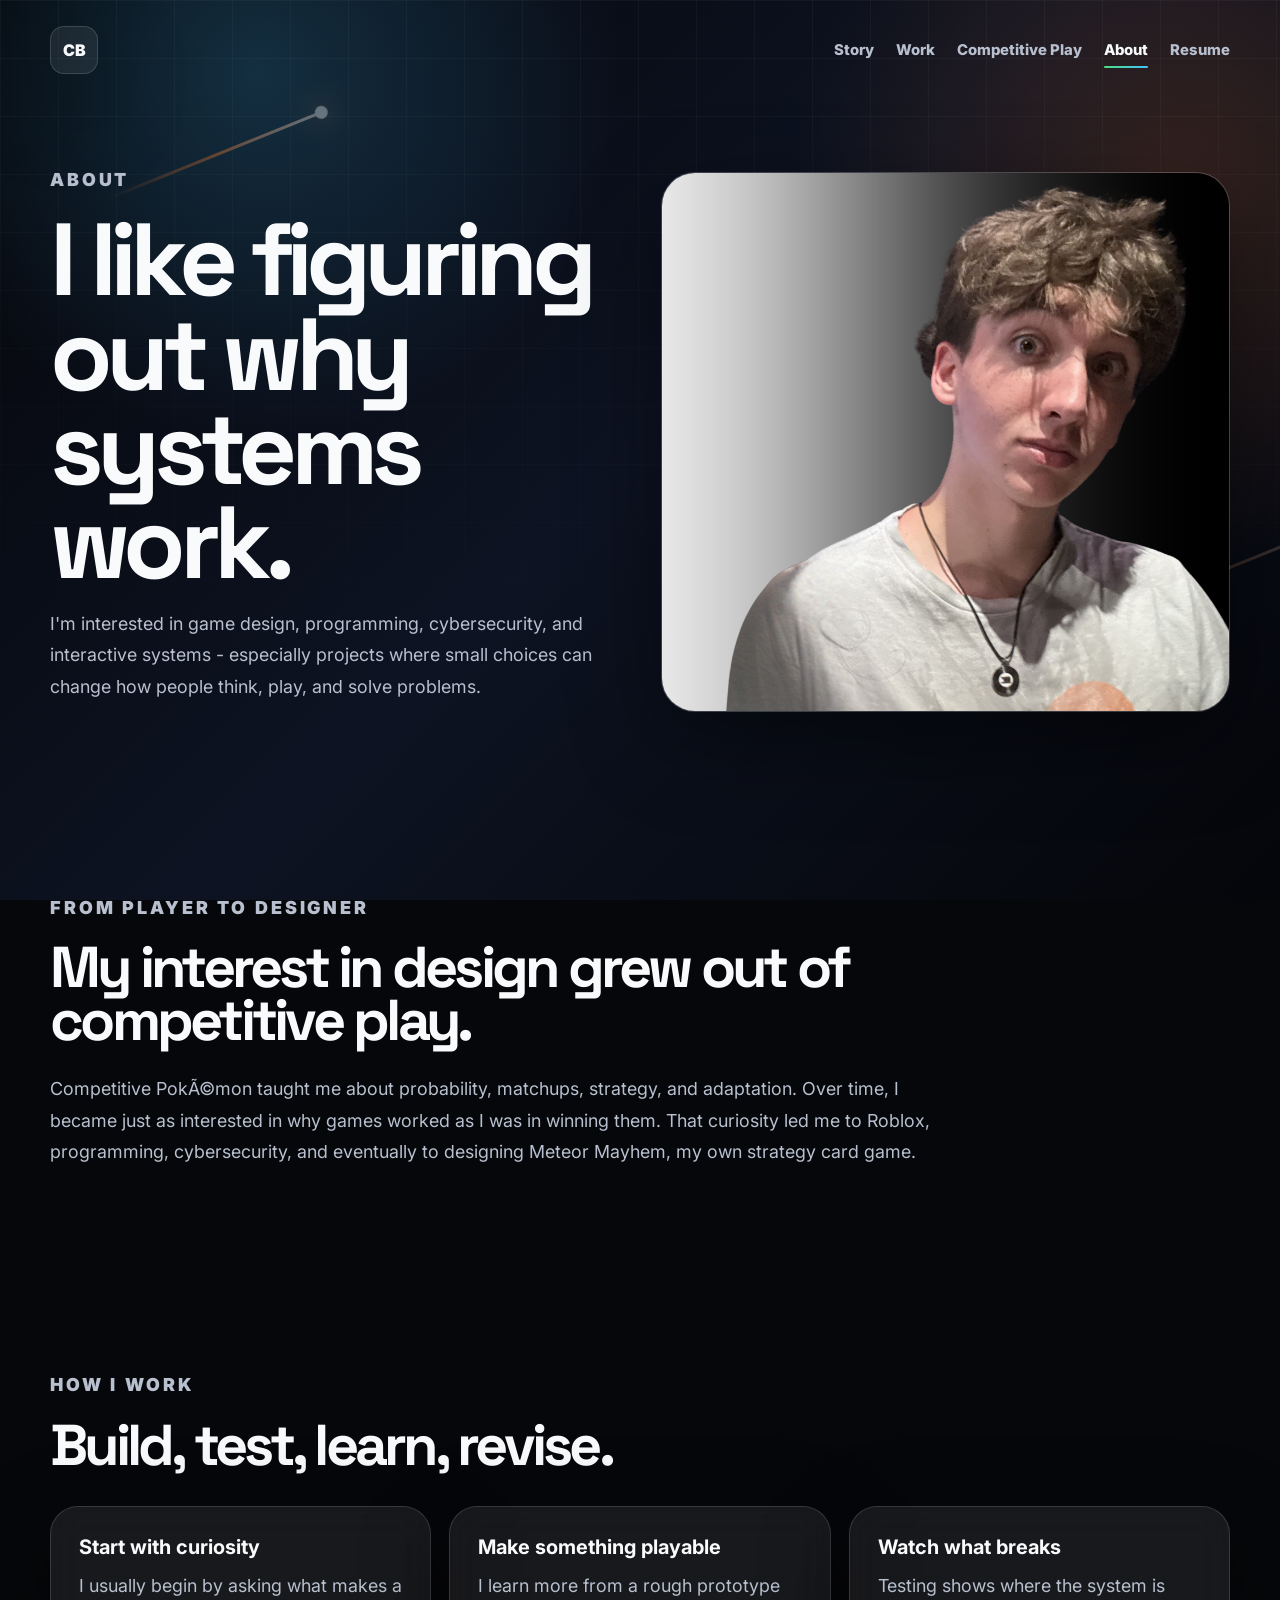
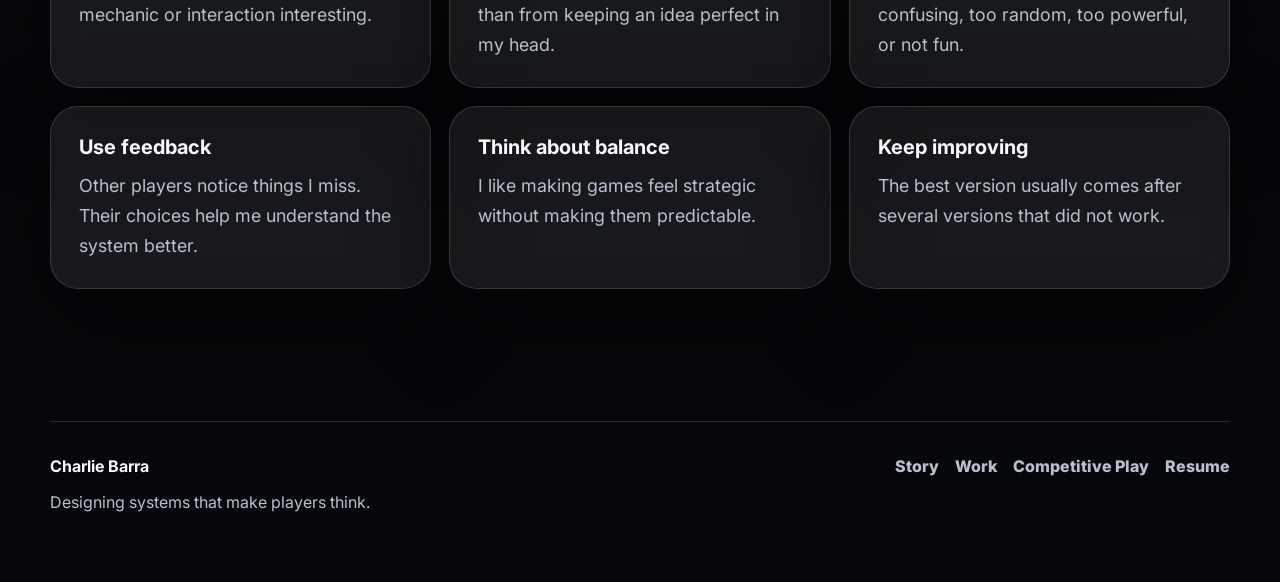
==== about.html @ b107f475 "Update about.html" ====
<!doctype html>
<html lang="en">
<head>
<meta charset="utf-8"/>
<meta name="viewport" content="width=device-width, initial-scale=1"/>
<title>About | Charlie Barra</title>
<meta name="description" content="Charlie Barra portfolio"/>
<link rel="preconnect" href="https://fonts.googleapis.com">
<link rel="preconnect" href="https://fonts.gstatic.com" crossorigin>
<link href="https://fonts.googleapis.com/css2?family=Inter:wght@400;500;600;700;800;900&family=JetBrains+Mono:wght@500;700&family=Space+Grotesk:wght@500;600;700&display=swap" rel="stylesheet">
<link rel="stylesheet" href="styles.css"/>
</head>
<body>
<div class="site-bg"></div><div class="grid-bg"></div><div class="meteor meteor-one"></div><div class="meteor meteor-two"></div>
<header class="nav"><a class="logo" href="index.html">CB</a><nav><a href="index.html" >Story</a><a href="projects.html" >Work</a><a href="pokemon.html" >Competitive Play</a><a href="about.html" aria-current="page">About</a><a href="resume.html" >Resume</a></nav></header>
<main>
<section class="case-hero reveal"><div><p class="section-label">About</p><h1>I like figuring out why systems work.</h1><p>I'm interested in game design, programming, cybersecurity, and interactive systems - especially projects where small choices can change how people think, play, and solve problems.</p></div><img src="assets/images/hero-charlie.png" alt="Charlie Barra"></section>
<section class="section reveal"><p class="section-label">From player to designer</p><h2>My interest in design grew out of competitive play.</h2><p class="wide">Competitive PokÃ©mon taught me about probability, matchups, strategy, and adaptation. Over time, I became just as interested in why games worked as I was in winning them. That curiosity led me to Roblox, programming, cybersecurity, and eventually to designing Meteor Mayhem, my own strategy card game.</p></section>
<section class="section reveal"><p class="section-label">How I work</p><h2>Build, test, learn, revise.</h2><div class="system-grid"><article><h3>Start with curiosity</h3><p>I usually begin by asking what makes a mechanic or interaction interesting.</p></article><article><h3>Make something playable</h3><p>I learn more from a rough prototype than from keeping an idea perfect in my head.</p></article><article><h3>Watch what breaks</h3><p>Testing shows where the system is confusing, too random, too powerful, or not fun.</p></article><article><h3>Use feedback</h3><p>Other players notice things I miss. Their choices help me understand the system better.</p></article><article><h3>Think about balance</h3><p>I like making games feel strategic without making them predictable.</p></article><article><h3>Keep improving</h3><p>The best version usually comes after several versions that did not work.</p></article></div></section>
</main><footer><div><strong>Charlie Barra</strong><p>Designing systems that make players think.</p></div><div class="footer-links"><a href="index.html">Story</a><a href="projects.html">Work</a><a href="pokemon.html">Competitive Play</a><a href="resume.html">Resume</a></div></footer><script src="script.js"></script></body></html>
---- styles.css ----
:root{--bg:#06070a;--panel:#111827;--panel2:#1b2434;--text:#f9fafb;--muted:#b8c0cf;--line:rgba(255,255,255,.14);--orange:#ff7a29;--blue:#44c2ff;--green:#4ade80;--shadow:0 30px 90px rgba(0,0,0,.45)}*{box-sizing:border-box}html{scroll-behavior:smooth}body{margin:0;background:var(--bg);color:var(--text);font-family:Inter,system-ui,sans-serif;overflow-x:hidden}img{max-width:100%;display:block}a{color:inherit;text-decoration:none}.site-bg{position:fixed;inset:0;z-index:-4;background:radial-gradient(circle at 20% 8%,rgba(68,194,255,.2),transparent 28%),radial-gradient(circle at 92% 20%,rgba(255,122,41,.17),transparent 28%),linear-gradient(135deg,#05060a,#0d1322 50%,#05060a)}.grid-bg{position:fixed;inset:0;z-index:-3;background-image:linear-gradient(rgba(255,255,255,.035) 1px,transparent 1px),linear-gradient(90deg,rgba(255,255,255,.035) 1px,transparent 1px);background-size:58px 58px;mask-image:linear-gradient(to bottom,black,transparent 85%)}.meteor{position:fixed;width:230px;height:3px;background:linear-gradient(90deg,transparent,var(--orange),white);border-radius:999px;z-index:-2;opacity:.35;transform:rotate(-22deg)}.meteor:after{content:"";position:absolute;right:-4px;top:-5px;width:13px;height:13px;background:#fff;border-radius:50%;box-shadow:0 0 24px var(--orange)}.meteor-one{top:17%;left:8%}.meteor-two{top:64%;right:-40px;opacity:.18}.nav{width:min(1180px,calc(100% - 40px));margin:0 auto;padding:26px 0;display:flex;align-items:center;justify-content:space-between;gap:22px;position:relative;z-index:10}.logo{width:48px;height:48px;display:grid;place-items:center;border:1px solid var(--line);border-radius:14px;background:rgba(255,255,255,.07);font-weight:900;box-shadow:var(--shadow)}.nav nav{display:flex;gap:22px;align-items:center;color:var(--muted);font-weight:800;font-size:.93rem}.nav nav a{position:relative}.nav nav a:hover,.nav nav a[aria-current=page]{color:var(--text)}.nav nav a[aria-current=page]:after{content:"";position:absolute;left:0;right:0;bottom:-9px;height:2px;background:linear-gradient(90deg,var(--green),var(--blue));border-radius:999px}.landing{width:min(1180px,calc(100% - 40px));min-height:84vh;margin:0 auto;padding:60px 0 100px;display:grid;grid-template-columns:1.1fr .9fr;gap:52px;align-items:center}.kicker,.section-label,.tag{margin:0 0 18px;color:var(--green);text-transform:uppercase;letter-spacing:.16em;font-size:.78rem;font-weight:900}.landing h1,.case-hero h1,.section h2{font-family:"Space Grotesk",Inter,sans-serif;letter-spacing:-.065em;line-height:.92;margin:0}.landing h1{font-size:clamp(3.4rem,7vw,8.2rem);max-width:780px}.landing p,.case-hero p,.section p{color:var(--muted);font-size:1.12rem;line-height:1.75}.landing .hero-copy>p:last-of-type{max-width:680px}.actions{display:flex;gap:14px;flex-wrap:wrap;margin-top:32px}.btn{display:inline-flex;align-items:center;justify-content:center;min-height:50px;padding:0 22px;border-radius:999px;border:1px solid var(--line);font-weight:900;background:rgba(255,255,255,.06);transition:.2s ease}.btn:hover{transform:translateY(-3px);border-color:rgba(255,255,255,.36)}.btn.primary{border:0;background:linear-gradient(135deg,var(--orange),#ffb000);color:#190b02}.hero-portrait,.case-hero img{border-radius:34px;overflow:hidden;background:rgba(255,255,255,.07);border:1px solid var(--line);box-shadow:var(--shadow)}.hero-portrait{min-height:560px;position:relative}.hero-portrait img{width:100%;height:100%;object-fit:cover;object-position:center bottom;position:absolute;inset:0}.section{width:min(1180px,calc(100% - 40px));margin:0 auto;padding:92px 0}.section h2{font-size:clamp(2.2rem,4.5vw,5rem);max-width:980px;margin-bottom:26px}.wide{max-width:900px}.system-grid,.card-grid,.notebook-grid,.snapshot-grid{display:grid;grid-template-columns:repeat(3,1fr);gap:18px;margin-top:34px}.system-grid article,.notebook-grid article,.snapshot-grid article,.project-card,.feature-card,.contact-card,.poster,.process-strip article{background:rgba(255,255,255,.075);border:1px solid var(--line);border-radius:28px;box-shadow:var(--shadow);backdrop-filter:blur(18px)}.system-grid article,.notebook-grid article,.snapshot-grid article{padding:28px}.system-grid span,.snapshot-grid span{display:block;color:var(--blue);font-family:"JetBrains Mono";font-weight:800;margin-bottom:18px}.system-grid h3,.notebook-grid h3,.project-card h3,.feature-card h3{margin:0 0 12px;font-size:1.25rem}.system-grid p,.notebook-grid p,.project-card p,.feature-card p{margin:0;color:var(--muted);line-height:1.65}.storyline{display:grid;grid-template-columns:repeat(6,1fr);gap:12px;margin-top:34px}.storyline div{border-top:2px solid var(--orange);padding:18px 12px 0;color:var(--muted)}.storyline b{display:block;color:var(--text);margin-bottom:8px}.poster-grid{display:grid;grid-template-columns:1.2fr .8fr;grid-auto-rows:360px;gap:18px}.poster{position:relative;overflow:hidden;display:flex;align-items:flex-end;padding:28px;min-height:360px}.poster-large{grid-row:span 2}.poster img{position:absolute;inset:0;width:100%;height:100%;object-fit:cover;z-index:-2;filter:saturate(1.05) brightness(.82);transition:transform .35s ease}.poster:after{content:"";position:absolute;inset:0;background:linear-gradient(0deg,rgba(0,0,0,.82),transparent 62%);z-index:-1}.poster:hover img{transform:scale(1.05)}.poster p{color:var(--green);font-size:.75rem;text-transform:uppercase;font-weight:900;letter-spacing:.14em}.poster h3{font-family:"Space Grotesk";font-size:clamp(2.2rem,4vw,4.8rem);line-height:.92;letter-spacing:-.06em;margin:0 0 12px}.poster span{color:var(--blue);font-weight:900}.contact-card{padding:48px;text-align:center}.contact-card h2{margin-left:auto;margin-right:auto}.contact-card .actions{justify-content:center}.case-hero{width:min(1180px,calc(100% - 40px));margin:0 auto;padding:64px 0 80px;display:grid;grid-template-columns:1fr 1fr;gap:42px;align-items:center}.case-hero h1{font-size:clamp(4rem,8vw,9rem)}.case-hero img{width:100%;height:540px;object-fit:cover}.snapshot-grid{grid-template-columns:repeat(4,1fr);margin-top:0}.snapshot-grid strong{display:block;font-size:1.1rem}.process-strip{display:grid;grid-template-columns:repeat(5,1fr);gap:14px;margin-top:34px}.process-strip article{padding:24px}.process-strip strong{display:block;font-family:"JetBrains Mono";color:var(--orange);font-size:1.4rem}.process-strip span{display:block;font-weight:900;margin:14px 0 8px}.process-strip p{color:var(--muted);line-height:1.6}.case-gallery{display:grid;grid-template-columns:repeat(2,1fr);gap:18px;margin-top:34px}.case-gallery figure{margin:0;border-radius:28px;overflow:hidden;background:rgba(255,255,255,.075);border:1px solid var(--line);box-shadow:var(--shadow)}.case-gallery img{width:100%;height:420px;object-fit:cover}.case-gallery figcaption{padding:16px 18px;color:var(--muted);font-weight:700}.card-sheet-grid{display:grid;grid-template-columns:repeat(2,1fr);gap:18px;margin-top:34px}.card-sheet-grid img{border-radius:28px;border:1px solid var(--line);box-shadow:var(--shadow);background:white}.feature-card.large{display:grid;grid-template-columns:1fr 1fr;overflow:hidden}.feature-card img{width:100%;height:100%;min-height:420px;object-fit:cover}.feature-card>div{padding:42px;display:flex;flex-direction:column;justify-content:center}.feature-card h3{font-family:"Space Grotesk";font-size:clamp(2.2rem,4vw,4.8rem);line-height:.96;letter-spacing:-.06em}.project-card{overflow:hidden}.project-card img,.type-card{width:100%;aspect-ratio:16/10;object-fit:cover}.project-card h3,.project-card p{padding-left:24px;padding-right:24px}.project-card h3{padding-top:24px}.project-card p{padding-bottom:26px}.type-card{display:grid;place-items:center;font-family:"Space Grotesk";font-size:5rem;font-weight:900;color:#07100b;background:linear-gradient(135deg,var(--blue),var(--green))}.reveal{opacity:0;transform:translateY(22px);transition:opacity .7s ease,transform .7s ease}.reveal.visible{opacity:1;transform:translateY(0)}footer{width:min(1180px,calc(100% - 40px));margin:40px auto 0;padding:34px 0 54px;border-top:1px solid var(--line);display:flex;justify-content:space-between;gap:22px;color:var(--muted)}footer strong{color:var(--text)}.footer-links{display:flex;gap:16px;flex-wrap:wrap;font-weight:800}@media(max-width:900px){.nav{align-items:flex-start}.nav nav{flex-wrap:wrap;justify-content:flex-end}.landing,.case-hero,.feature-card.large{grid-template-columns:1fr}.hero-portrait{min-height:430px}.system-grid,.card-grid,.notebook-grid,.snapshot-grid,.case-gallery,.card-sheet-grid,.process-strip{grid-template-columns:1fr}.storyline{grid-template-columns:1fr 1fr}.poster-grid{grid-template-columns:1fr;grid-auto-rows:360px}.poster-large{grid-row:span 1}.case-hero img{height:420px}}@media(max-width:540px){.nav,.landing,.section,.case-hero,footer{width:min(100% - 24px,1180px)}.nav nav{gap:12px;font-size:.82rem}.landing h1{font-size:3.2rem}.case-hero h1{font-size:3.5rem}.storyline{grid-template-columns:1fr}.feature-card>div,.contact-card{padding:28px}footer{display:block}.footer-links{margin-top:18px}}
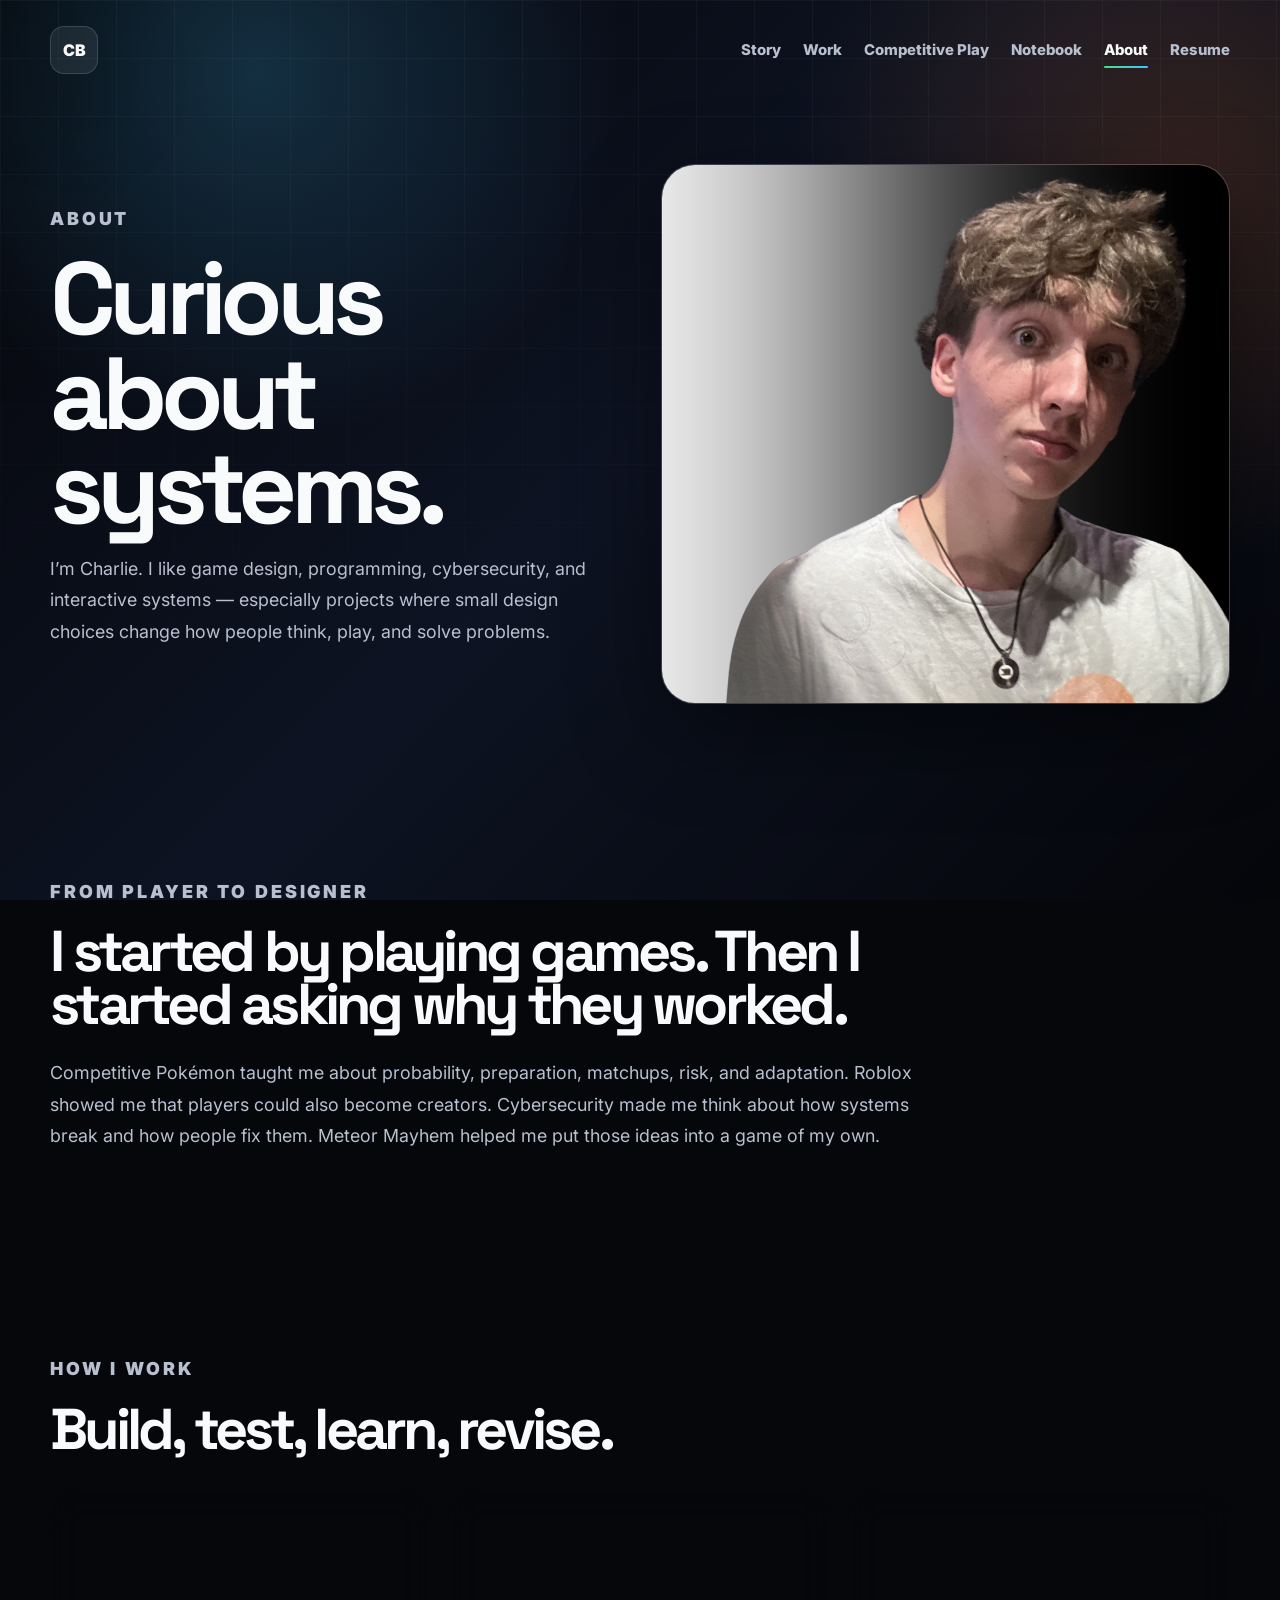
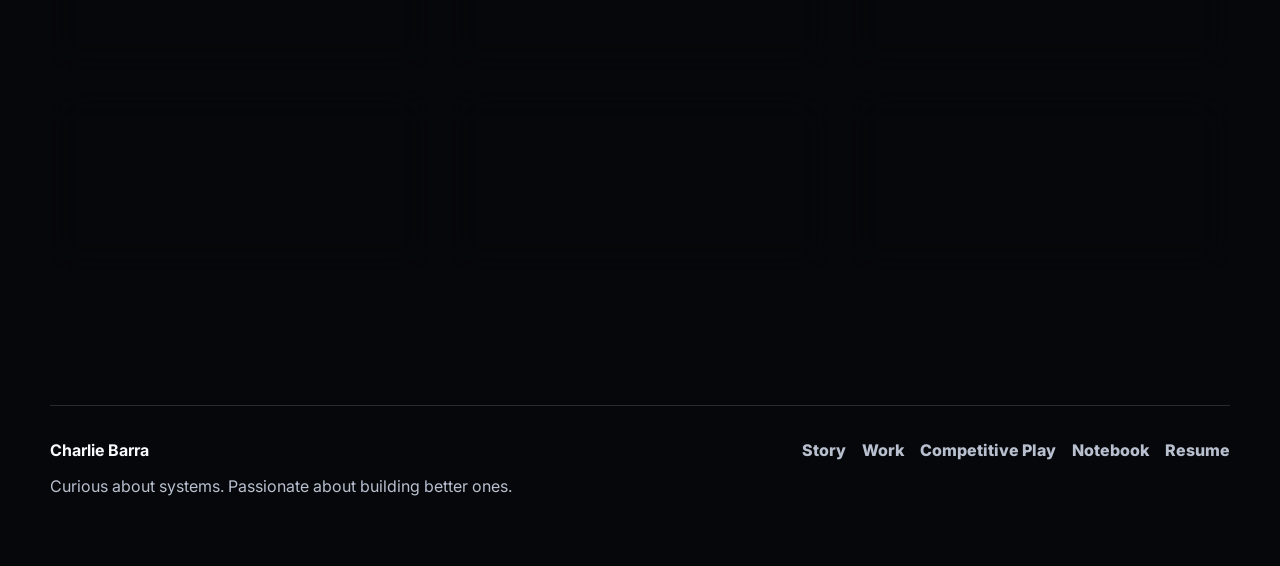
==== commit 3c81aa27: "Add files via upload" ====
--- a/about.html
+++ b/about.html
@@ -1,20 +1,5 @@
-<!doctype html>
-<html lang="en">
-<head>
-<meta charset="utf-8"/>
-<meta name="viewport" content="width=device-width, initial-scale=1"/>
-<title>About | Charlie Barra</title>
-<meta name="description" content="Charlie Barra portfolio"/>
-<link rel="preconnect" href="https://fonts.googleapis.com">
-<link rel="preconnect" href="https://fonts.gstatic.com" crossorigin>
-<link href="https://fonts.googleapis.com/css2?family=Inter:wght@400;500;600;700;800;900&family=JetBrains+Mono:wght@500;700&family=Space+Grotesk:wght@500;600;700&display=swap" rel="stylesheet">
-<link rel="stylesheet" href="styles.css"/>
-</head>
-<body>
-<div class="site-bg"></div><div class="grid-bg"></div><div class="meteor meteor-one"></div><div class="meteor meteor-two"></div>
-<header class="nav"><a class="logo" href="index.html">CB</a><nav><a href="index.html" >Story</a><a href="projects.html" >Work</a><a href="pokemon.html" >Competitive Play</a><a href="about.html" aria-current="page">About</a><a href="resume.html" >Resume</a></nav></header>
-<main>
-<section class="case-hero reveal"><div><p class="section-label">About</p><h1>I like figuring out why systems work.</h1><p>I'm interested in game design, programming, cybersecurity, and interactive systems - especially projects where small choices can change how people think, play, and solve problems.</p></div><img src="assets/images/hero-charlie.png" alt="Charlie Barra"></section>
-<section class="section reveal"><p class="section-label">From player to designer</p><h2>My interest in design grew out of competitive play.</h2><p class="wide">Competitive PokÃ©mon taught me about probability, matchups, strategy, and adaptation. Over time, I became just as interested in why games worked as I was in winning them. That curiosity led me to Roblox, programming, cybersecurity, and eventually to designing Meteor Mayhem, my own strategy card game.</p></section>
-<section class="section reveal"><p class="section-label">How I work</p><h2>Build, test, learn, revise.</h2><div class="system-grid"><article><h3>Start with curiosity</h3><p>I usually begin by asking what makes a mechanic or interaction interesting.</p></article><article><h3>Make something playable</h3><p>I learn more from a rough prototype than from keeping an idea perfect in my head.</p></article><article><h3>Watch what breaks</h3><p>Testing shows where the system is confusing, too random, too powerful, or not fun.</p></article><article><h3>Use feedback</h3><p>Other players notice things I miss. Their choices help me understand the system better.</p></article><article><h3>Think about balance</h3><p>I like making games feel strategic without making them predictable.</p></article><article><h3>Keep improving</h3><p>The best version usually comes after several versions that did not work.</p></article></div></section>
-</main><footer><div><strong>Charlie Barra</strong><p>Designing systems that make players think.</p></div><div class="footer-links"><a href="index.html">Story</a><a href="projects.html">Work</a><a href="pokemon.html">Competitive Play</a><a href="resume.html">Resume</a></div></footer><script src="script.js"></script></body></html>
+<!doctype html><html lang="en"><head><meta charset="utf-8"/><meta name="viewport" content="width=device-width, initial-scale=1"/><title>About | Charlie Barra</title><link rel="preconnect" href="https://fonts.googleapis.com"><link rel="preconnect" href="https://fonts.gstatic.com" crossorigin><link href="https://fonts.googleapis.com/css2?family=Inter:wght@400;500;600;700;800;900&family=JetBrains+Mono:wght@500;700&family=Space+Grotesk:wght@500;600;700&display=swap" rel="stylesheet"><link rel="stylesheet" href="styles.css"/></head><body><div class="site-bg"></div><div class="grid-bg"></div><header class="nav"><a class="logo" href="index.html">CB</a><nav><a href="index.html">Story</a><a href="projects.html">Work</a><a href="pokemon.html">Competitive Play</a><a href="notebook.html">Notebook</a><a href="about.html" aria-current="page">About</a><a href="resume.html">Resume</a></nav></header><main>
+<section class="case-hero"><div><p class="section-label">About</p><h1>Curious about systems.</h1><p>I’m Charlie. I like game design, programming, cybersecurity, and interactive systems — especially projects where small design choices change how people think, play, and solve problems.</p></div><img src="assets/images/hero-charlie.png" alt="Charlie Barra"></section>
+<section class="section"><p class="section-label">From player to designer</p><h2>I started by playing games. Then I started asking why they worked.</h2><p class="wide">Competitive Pokémon taught me about probability, preparation, matchups, risk, and adaptation. Roblox showed me that players could also become creators. Cybersecurity made me think about how systems break and how people fix them. Meteor Mayhem helped me put those ideas into a game of my own.</p></section>
+<section class="section"><p class="section-label">How I work</p><h2>Build, test, learn, revise.</h2><div class="system-grid"><article class="motion-card"><h3>Start with curiosity</h3><p>I usually begin by asking what makes a mechanic, system, or interaction interesting.</p></article><article class="motion-card"><h3>Make something playable</h3><p>I learn more from a rough prototype than from keeping an idea perfect in my head.</p></article><article class="motion-card"><h3>Watch what breaks</h3><p>Testing shows where the system is confusing, too random, too powerful, or just not fun.</p></article><article class="motion-card"><h3>Use feedback</h3><p>Other players notice things I miss. Their choices help me understand the system better.</p></article><article class="motion-card"><h3>Think about balance</h3><p>I like the challenge of making games feel strategic without making them predictable.</p></article><article class="motion-card"><h3>Keep improving</h3><p>The best version of a project usually comes after several versions that did not work.</p></article></div></section>
+</main><footer><div><strong>Charlie Barra</strong><p>Curious about systems. Passionate about building better ones.</p></div><div class="footer-links"><a href="index.html">Story</a><a href="projects.html">Work</a><a href="pokemon.html">Competitive Play</a><a href="notebook.html">Notebook</a><a href="resume.html">Resume</a></div></footer><script src="script.js"></script></body></html>
--- a/styles.css
+++ b/styles.css
@@ -1,2 +1,5 @@
 
 :root{--bg:#06070a;--panel:#111827;--panel2:#1b2434;--text:#f9fafb;--muted:#b8c0cf;--line:rgba(255,255,255,.14);--orange:#ff7a29;--blue:#44c2ff;--green:#4ade80;--shadow:0 30px 90px rgba(0,0,0,.45)}*{box-sizing:border-box}html{scroll-behavior:smooth}body{margin:0;background:var(--bg);color:var(--text);font-family:Inter,system-ui,sans-serif;overflow-x:hidden}img{max-width:100%;display:block}a{color:inherit;text-decoration:none}.site-bg{position:fixed;inset:0;z-index:-4;background:radial-gradient(circle at 20% 8%,rgba(68,194,255,.2),transparent 28%),radial-gradient(circle at 92% 20%,rgba(255,122,41,.17),transparent 28%),linear-gradient(135deg,#05060a,#0d1322 50%,#05060a)}.grid-bg{position:fixed;inset:0;z-index:-3;background-image:linear-gradient(rgba(255,255,255,.035) 1px,transparent 1px),linear-gradient(90deg,rgba(255,255,255,.035) 1px,transparent 1px);background-size:58px 58px;mask-image:linear-gradient(to bottom,black,transparent 85%)}.meteor{position:fixed;width:230px;height:3px;background:linear-gradient(90deg,transparent,var(--orange),white);border-radius:999px;z-index:-2;opacity:.35;transform:rotate(-22deg)}.meteor:after{content:"";position:absolute;right:-4px;top:-5px;width:13px;height:13px;background:#fff;border-radius:50%;box-shadow:0 0 24px var(--orange)}.meteor-one{top:17%;left:8%}.meteor-two{top:64%;right:-40px;opacity:.18}.nav{width:min(1180px,calc(100% - 40px));margin:0 auto;padding:26px 0;display:flex;align-items:center;justify-content:space-between;gap:22px;position:relative;z-index:10}.logo{width:48px;height:48px;display:grid;place-items:center;border:1px solid var(--line);border-radius:14px;background:rgba(255,255,255,.07);font-weight:900;box-shadow:var(--shadow)}.nav nav{display:flex;gap:22px;align-items:center;color:var(--muted);font-weight:800;font-size:.93rem}.nav nav a{position:relative}.nav nav a:hover,.nav nav a[aria-current=page]{color:var(--text)}.nav nav a[aria-current=page]:after{content:"";position:absolute;left:0;right:0;bottom:-9px;height:2px;background:linear-gradient(90deg,var(--green),var(--blue));border-radius:999px}.landing{width:min(1180px,calc(100% - 40px));min-height:84vh;margin:0 auto;padding:60px 0 100px;display:grid;grid-template-columns:1.1fr .9fr;gap:52px;align-items:center}.kicker,.section-label,.tag{margin:0 0 18px;color:var(--green);text-transform:uppercase;letter-spacing:.16em;font-size:.78rem;font-weight:900}.landing h1,.case-hero h1,.section h2{font-family:"Space Grotesk",Inter,sans-serif;letter-spacing:-.065em;line-height:.92;margin:0}.landing h1{font-size:clamp(3.4rem,7vw,8.2rem);max-width:780px}.landing p,.case-hero p,.section p{color:var(--muted);font-size:1.12rem;line-height:1.75}.landing .hero-copy>p:last-of-type{max-width:680px}.actions{display:flex;gap:14px;flex-wrap:wrap;margin-top:32px}.btn{display:inline-flex;align-items:center;justify-content:center;min-height:50px;padding:0 22px;border-radius:999px;border:1px solid var(--line);font-weight:900;background:rgba(255,255,255,.06);transition:.2s ease}.btn:hover{transform:translateY(-3px);border-color:rgba(255,255,255,.36)}.btn.primary{border:0;background:linear-gradient(135deg,var(--orange),#ffb000);color:#190b02}.hero-portrait,.case-hero img{border-radius:34px;overflow:hidden;background:rgba(255,255,255,.07);border:1px solid var(--line);box-shadow:var(--shadow)}.hero-portrait{min-height:560px;position:relative}.hero-portrait img{width:100%;height:100%;object-fit:cover;object-position:center bottom;position:absolute;inset:0}.section{width:min(1180px,calc(100% - 40px));margin:0 auto;padding:92px 0}.section h2{font-size:clamp(2.2rem,4.5vw,5rem);max-width:980px;margin-bottom:26px}.wide{max-width:900px}.system-grid,.card-grid,.notebook-grid,.snapshot-grid{display:grid;grid-template-columns:repeat(3,1fr);gap:18px;margin-top:34px}.system-grid article,.notebook-grid article,.snapshot-grid article,.project-card,.feature-card,.contact-card,.poster,.process-strip article{background:rgba(255,255,255,.075);border:1px solid var(--line);border-radius:28px;box-shadow:var(--shadow);backdrop-filter:blur(18px)}.system-grid article,.notebook-grid article,.snapshot-grid article{padding:28px}.system-grid span,.snapshot-grid span{display:block;color:var(--blue);font-family:"JetBrains Mono";font-weight:800;margin-bottom:18px}.system-grid h3,.notebook-grid h3,.project-card h3,.feature-card h3{margin:0 0 12px;font-size:1.25rem}.system-grid p,.notebook-grid p,.project-card p,.feature-card p{margin:0;color:var(--muted);line-height:1.65}.storyline{display:grid;grid-template-columns:repeat(6,1fr);gap:12px;margin-top:34px}.storyline div{border-top:2px solid var(--orange);padding:18px 12px 0;color:var(--muted)}.storyline b{display:block;color:var(--text);margin-bottom:8px}.poster-grid{display:grid;grid-template-columns:1.2fr .8fr;grid-auto-rows:360px;gap:18px}.poster{position:relative;overflow:hidden;display:flex;align-items:flex-end;padding:28px;min-height:360px}.poster-large{grid-row:span 2}.poster img{position:absolute;inset:0;width:100%;height:100%;object-fit:cover;z-index:-2;filter:saturate(1.05) brightness(.82);transition:transform .35s ease}.poster:after{content:"";position:absolute;inset:0;background:linear-gradient(0deg,rgba(0,0,0,.82),transparent 62%);z-index:-1}.poster:hover img{transform:scale(1.05)}.poster p{color:var(--green);font-size:.75rem;text-transform:uppercase;font-weight:900;letter-spacing:.14em}.poster h3{font-family:"Space Grotesk";font-size:clamp(2.2rem,4vw,4.8rem);line-height:.92;letter-spacing:-.06em;margin:0 0 12px}.poster span{color:var(--blue);font-weight:900}.contact-card{padding:48px;text-align:center}.contact-card h2{margin-left:auto;margin-right:auto}.contact-card .actions{justify-content:center}.case-hero{width:min(1180px,calc(100% - 40px));margin:0 auto;padding:64px 0 80px;display:grid;grid-template-columns:1fr 1fr;gap:42px;align-items:center}.case-hero h1{font-size:clamp(4rem,8vw,9rem)}.case-hero img{width:100%;height:540px;object-fit:cover}.snapshot-grid{grid-template-columns:repeat(4,1fr);margin-top:0}.snapshot-grid strong{display:block;font-size:1.1rem}.process-strip{display:grid;grid-template-columns:repeat(5,1fr);gap:14px;margin-top:34px}.process-strip article{padding:24px}.process-strip strong{display:block;font-family:"JetBrains Mono";color:var(--orange);font-size:1.4rem}.process-strip span{display:block;font-weight:900;margin:14px 0 8px}.process-strip p{color:var(--muted);line-height:1.6}.case-gallery{display:grid;grid-template-columns:repeat(2,1fr);gap:18px;margin-top:34px}.case-gallery figure{margin:0;border-radius:28px;overflow:hidden;background:rgba(255,255,255,.075);border:1px solid var(--line);box-shadow:var(--shadow)}.case-gallery img{width:100%;height:420px;object-fit:cover}.case-gallery figcaption{padding:16px 18px;color:var(--muted);font-weight:700}.card-sheet-grid{display:grid;grid-template-columns:repeat(2,1fr);gap:18px;margin-top:34px}.card-sheet-grid img{border-radius:28px;border:1px solid var(--line);box-shadow:var(--shadow);background:white}.feature-card.large{display:grid;grid-template-columns:1fr 1fr;overflow:hidden}.feature-card img{width:100%;height:100%;min-height:420px;object-fit:cover}.feature-card>div{padding:42px;display:flex;flex-direction:column;justify-content:center}.feature-card h3{font-family:"Space Grotesk";font-size:clamp(2.2rem,4vw,4.8rem);line-height:.96;letter-spacing:-.06em}.project-card{overflow:hidden}.project-card img,.type-card{width:100%;aspect-ratio:16/10;object-fit:cover}.project-card h3,.project-card p{padding-left:24px;padding-right:24px}.project-card h3{padding-top:24px}.project-card p{padding-bottom:26px}.type-card{display:grid;place-items:center;font-family:"Space Grotesk";font-size:5rem;font-weight:900;color:#07100b;background:linear-gradient(135deg,var(--blue),var(--green))}.reveal{opacity:0;transform:translateY(22px);transition:opacity .7s ease,transform .7s ease}.reveal.visible{opacity:1;transform:translateY(0)}footer{width:min(1180px,calc(100% - 40px));margin:40px auto 0;padding:34px 0 54px;border-top:1px solid var(--line);display:flex;justify-content:space-between;gap:22px;color:var(--muted)}footer strong{color:var(--text)}.footer-links{display:flex;gap:16px;flex-wrap:wrap;font-weight:800}@media(max-width:900px){.nav{align-items:flex-start}.nav nav{flex-wrap:wrap;justify-content:flex-end}.landing,.case-hero,.feature-card.large{grid-template-columns:1fr}.hero-portrait{min-height:430px}.system-grid,.card-grid,.notebook-grid,.snapshot-grid,.case-gallery,.card-sheet-grid,.process-strip{grid-template-columns:1fr}.storyline{grid-template-columns:1fr 1fr}.poster-grid{grid-template-columns:1fr;grid-auto-rows:360px}.poster-large{grid-row:span 1}.case-hero img{height:420px}}@media(max-width:540px){.nav,.landing,.section,.case-hero,footer{width:min(100% - 24px,1180px)}.nav nav{gap:12px;font-size:.82rem}.landing h1{font-size:3.2rem}.case-hero h1{font-size:3.5rem}.storyline{grid-template-columns:1fr}.feature-card>div,.contact-card{padding:28px}footer{display:block}.footer-links{margin-top:18px}}
+
+/* Phase 2 additions */
+.video-frame{position:relative;width:100%;aspect-ratio:16/9;border-radius:28px;overflow:hidden;border:1px solid var(--line);box-shadow:var(--shadow);background:rgba(255,255,255,.06);margin-top:28px}.video-frame iframe{width:100%;height:100%;border:0}.gallery-grid{display:grid;grid-template-columns:repeat(3,1fr);gap:14px;margin-top:30px}.gallery-grid button{appearance:none;border:1px solid var(--line);padding:0;background:rgba(255,255,255,.06);border-radius:24px;overflow:hidden;cursor:pointer;box-shadow:var(--shadow)}.gallery-grid img{width:100%;height:250px;object-fit:cover;transition:transform .25s ease,filter .25s ease}.gallery-grid button:hover img{transform:scale(1.04);filter:brightness(1.08)}.lightbox{position:fixed;inset:0;background:rgba(0,0,0,.88);display:none;align-items:center;justify-content:center;z-index:1000;padding:24px}.lightbox.open{display:flex}.lightbox img{max-width:min(1100px,94vw);max-height:82vh;border-radius:22px;box-shadow:0 30px 90px rgba(0,0,0,.8)}.lightbox-caption{position:fixed;left:50%;bottom:22px;transform:translateX(-50%);color:var(--text);background:rgba(17,24,39,.78);border:1px solid var(--line);padding:12px 16px;border-radius:999px;max-width:min(900px,90vw);text-align:center}.lightbox-close{position:fixed;top:20px;right:26px;width:48px;height:48px;border:1px solid var(--line);border-radius:50%;background:rgba(255,255,255,.08);color:white;font-size:2rem;line-height:1;cursor:pointer}.notebook-wall{display:grid;grid-template-columns:repeat(3,1fr);gap:18px}.notebook-wall article{background:rgba(255,255,255,.075);border:1px solid var(--line);border-radius:28px;padding:26px;box-shadow:var(--shadow)}.notebook-wall article>p:first-child{font-family:"JetBrains Mono";color:var(--orange);font-weight:900;margin-top:0}.notebook-wall h3{font-size:1.35rem;margin:0 0 12px}.notebook-wall article p:last-child{color:var(--muted);line-height:1.7}.lab-status{display:grid;grid-template-columns:repeat(3,1fr);gap:18px;margin-top:34px}.lab-status article{background:rgba(255,255,255,.075);border:1px solid var(--line);border-radius:28px;padding:28px;box-shadow:var(--shadow)}.status-bar{height:10px;background:rgba(255,255,255,.1);border-radius:999px;overflow:hidden;margin:16px 0}.status-bar span{display:block;height:100%;background:linear-gradient(90deg,var(--orange),var(--green));border-radius:999px}.callout{border-left:4px solid var(--orange);padding:24px 28px;background:rgba(255,255,255,.075);border-radius:0 28px 28px 0;box-shadow:var(--shadow)}.motion-card{transition:transform .25s ease,background .25s ease}.motion-card:hover{transform:translateY(-5px);background:rgba(255,255,255,.105)}@media(max-width:900px){.gallery-grid,.notebook-wall,.lab-status{grid-template-columns:1fr}.gallery-grid img{height:280px}}
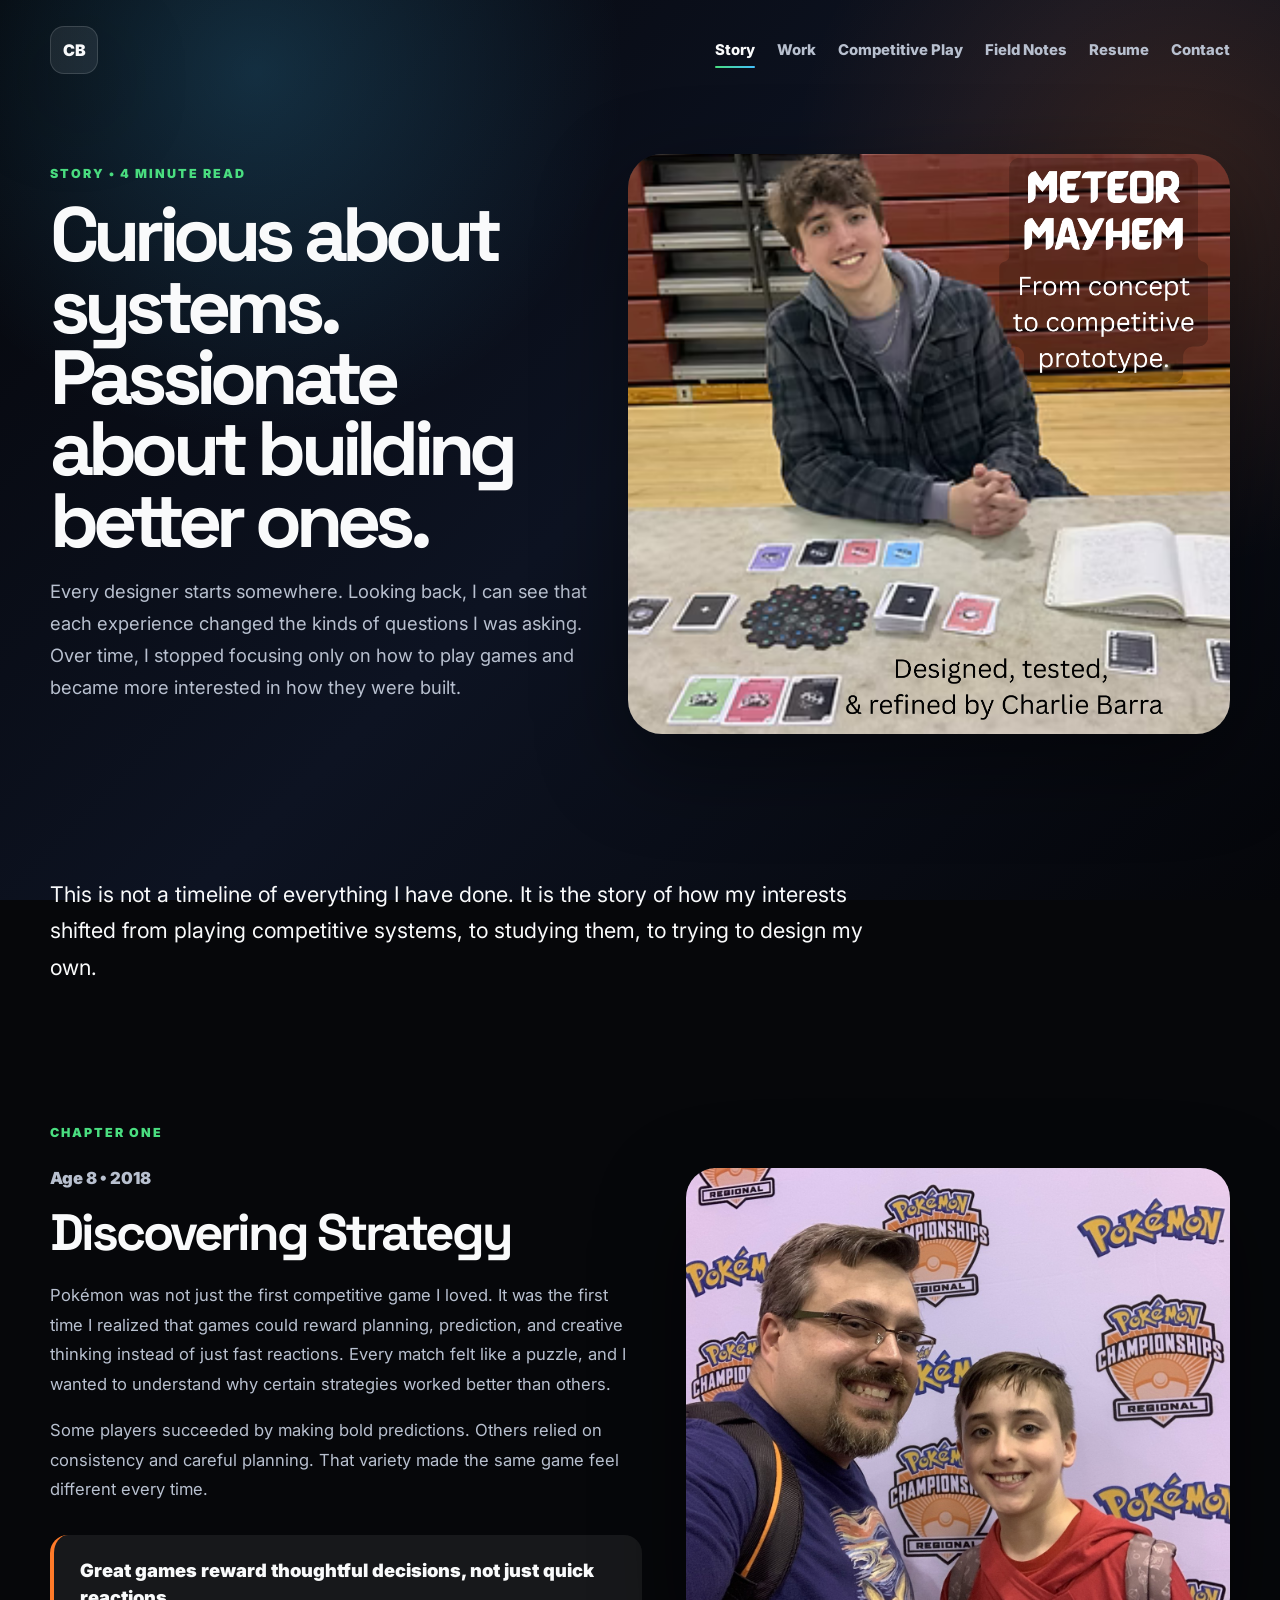
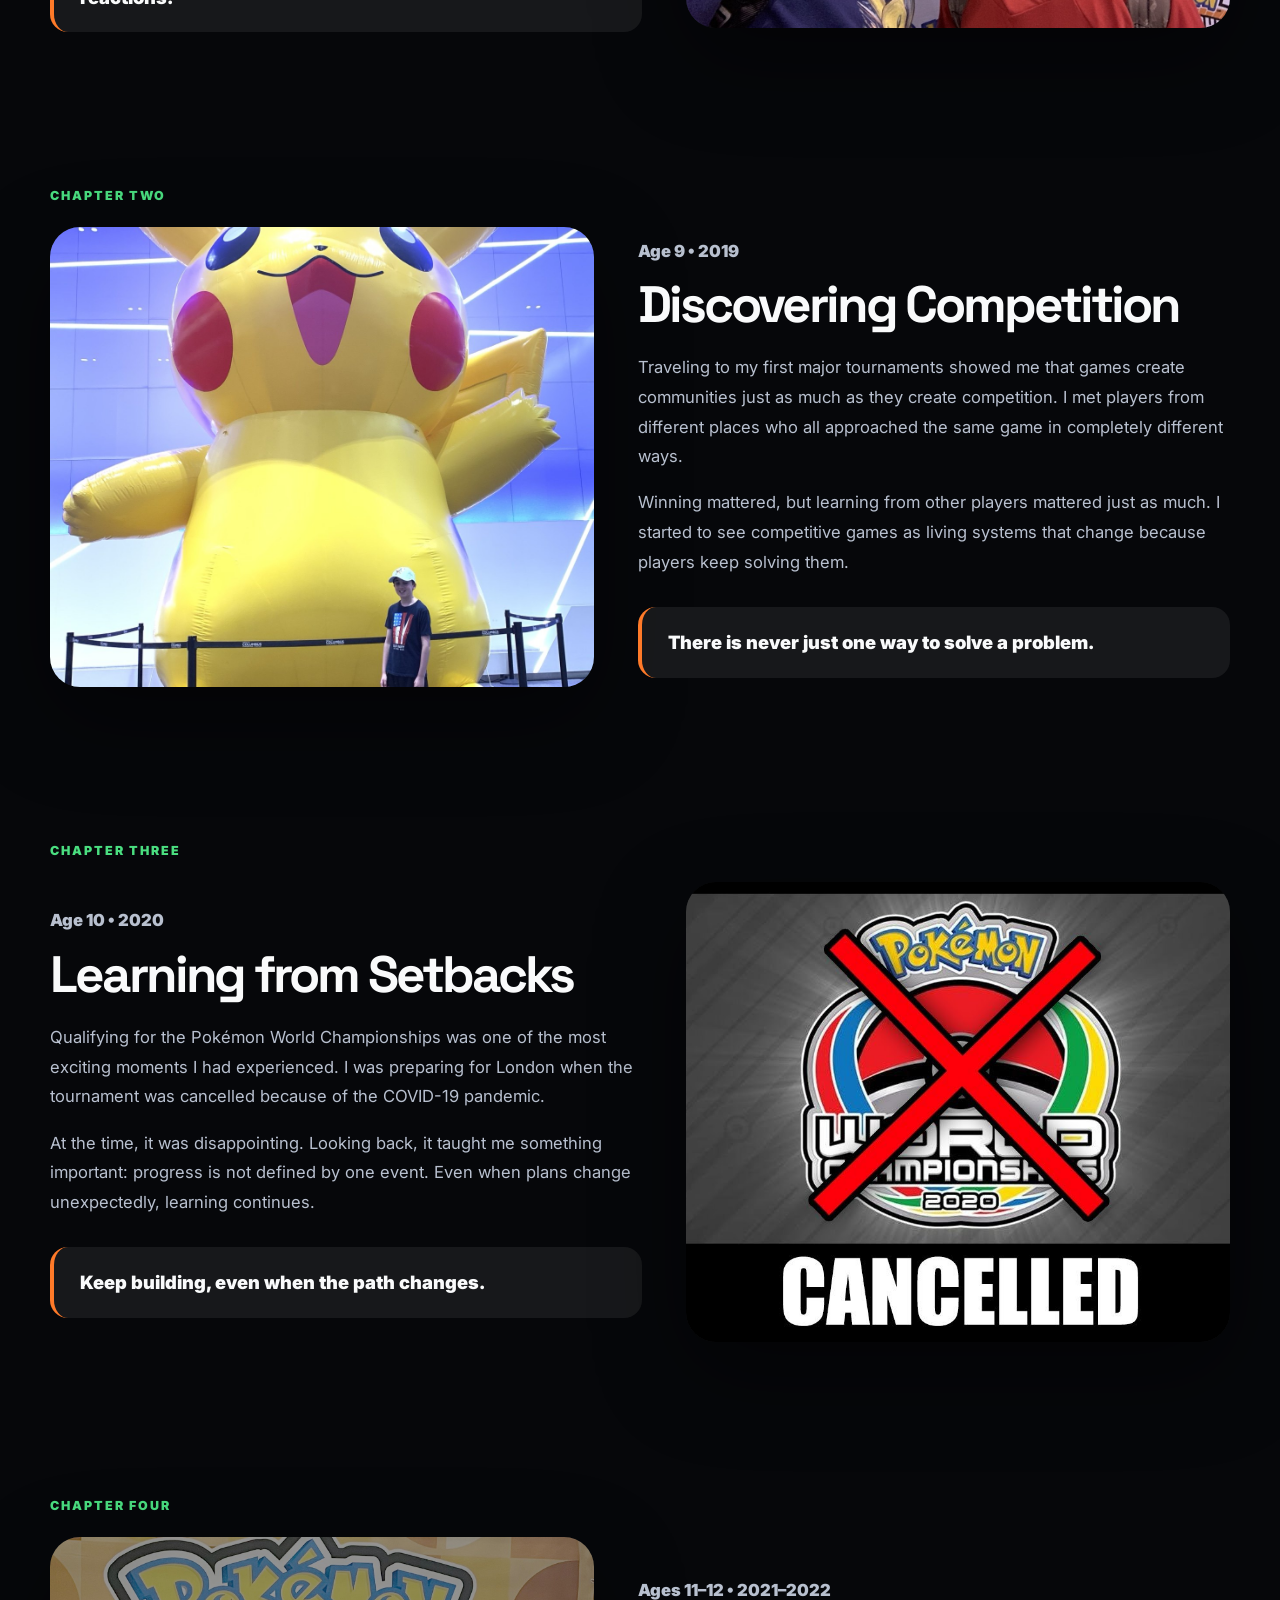
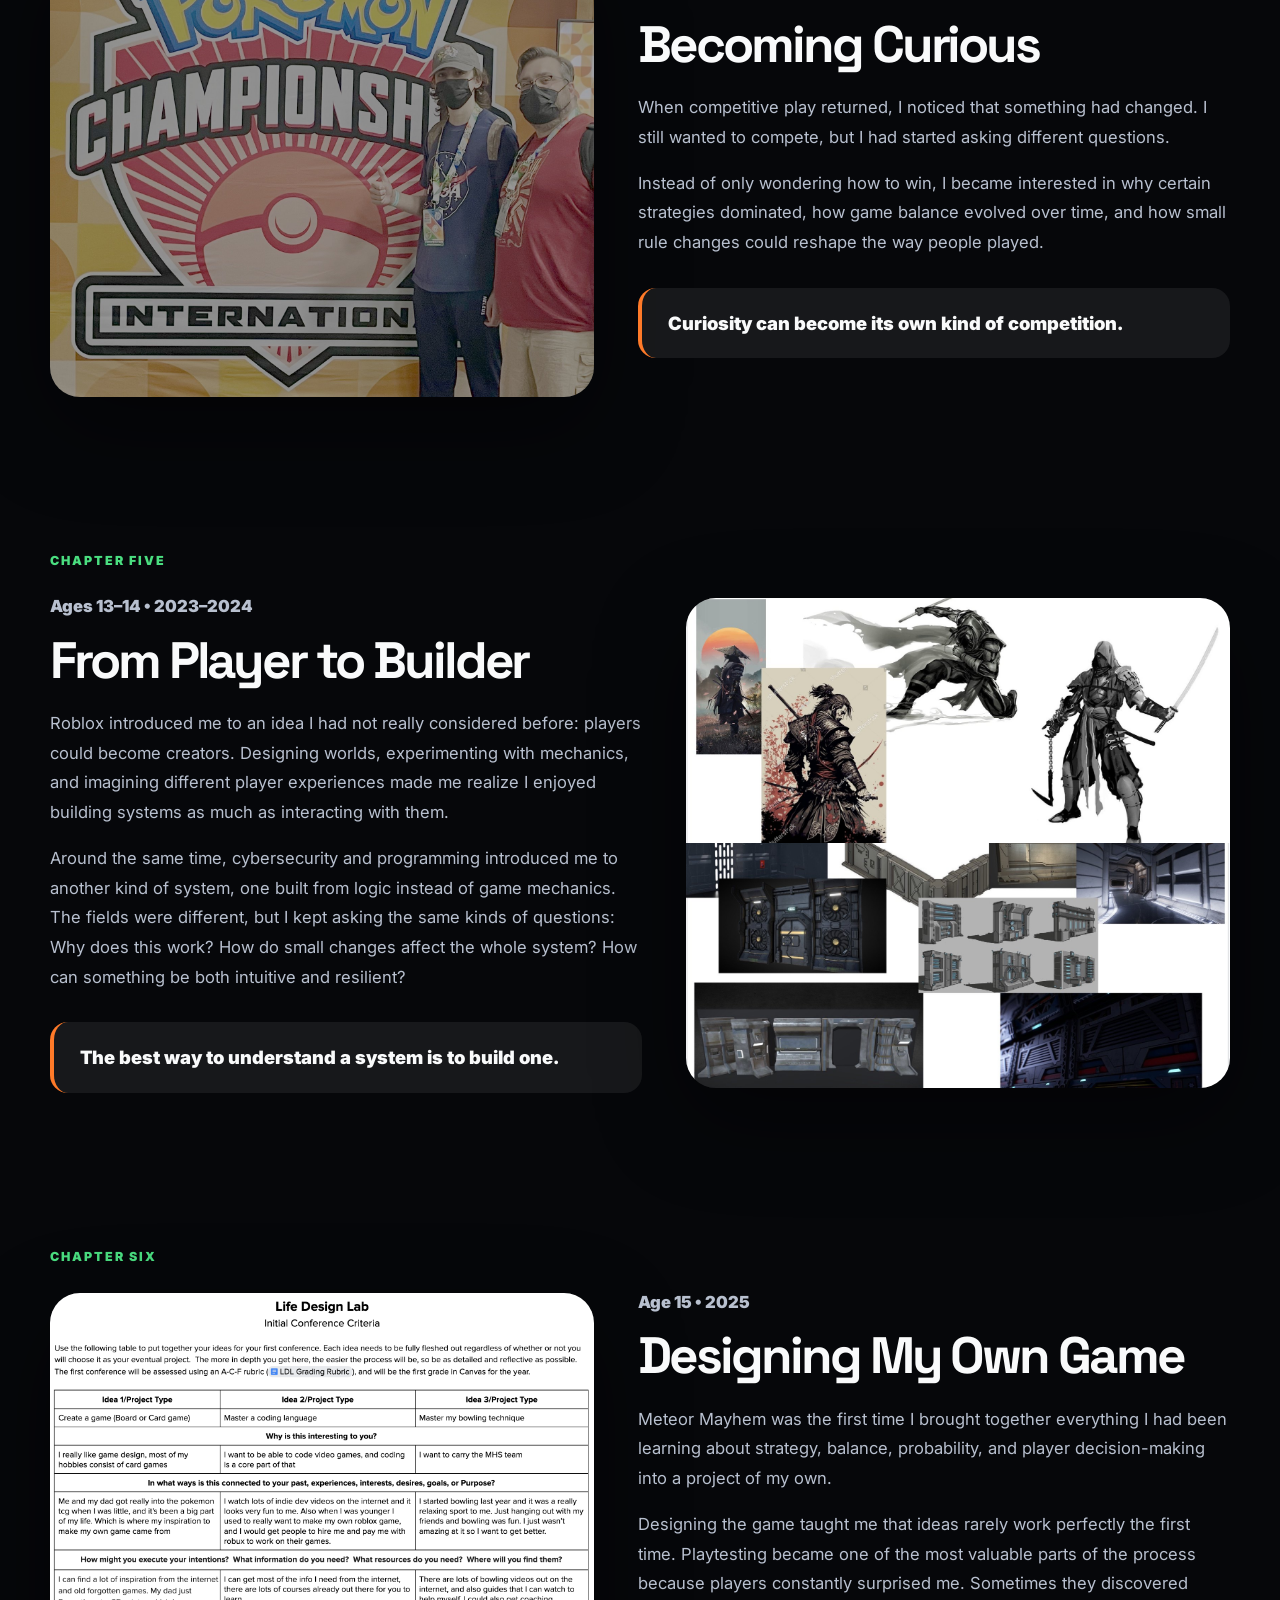
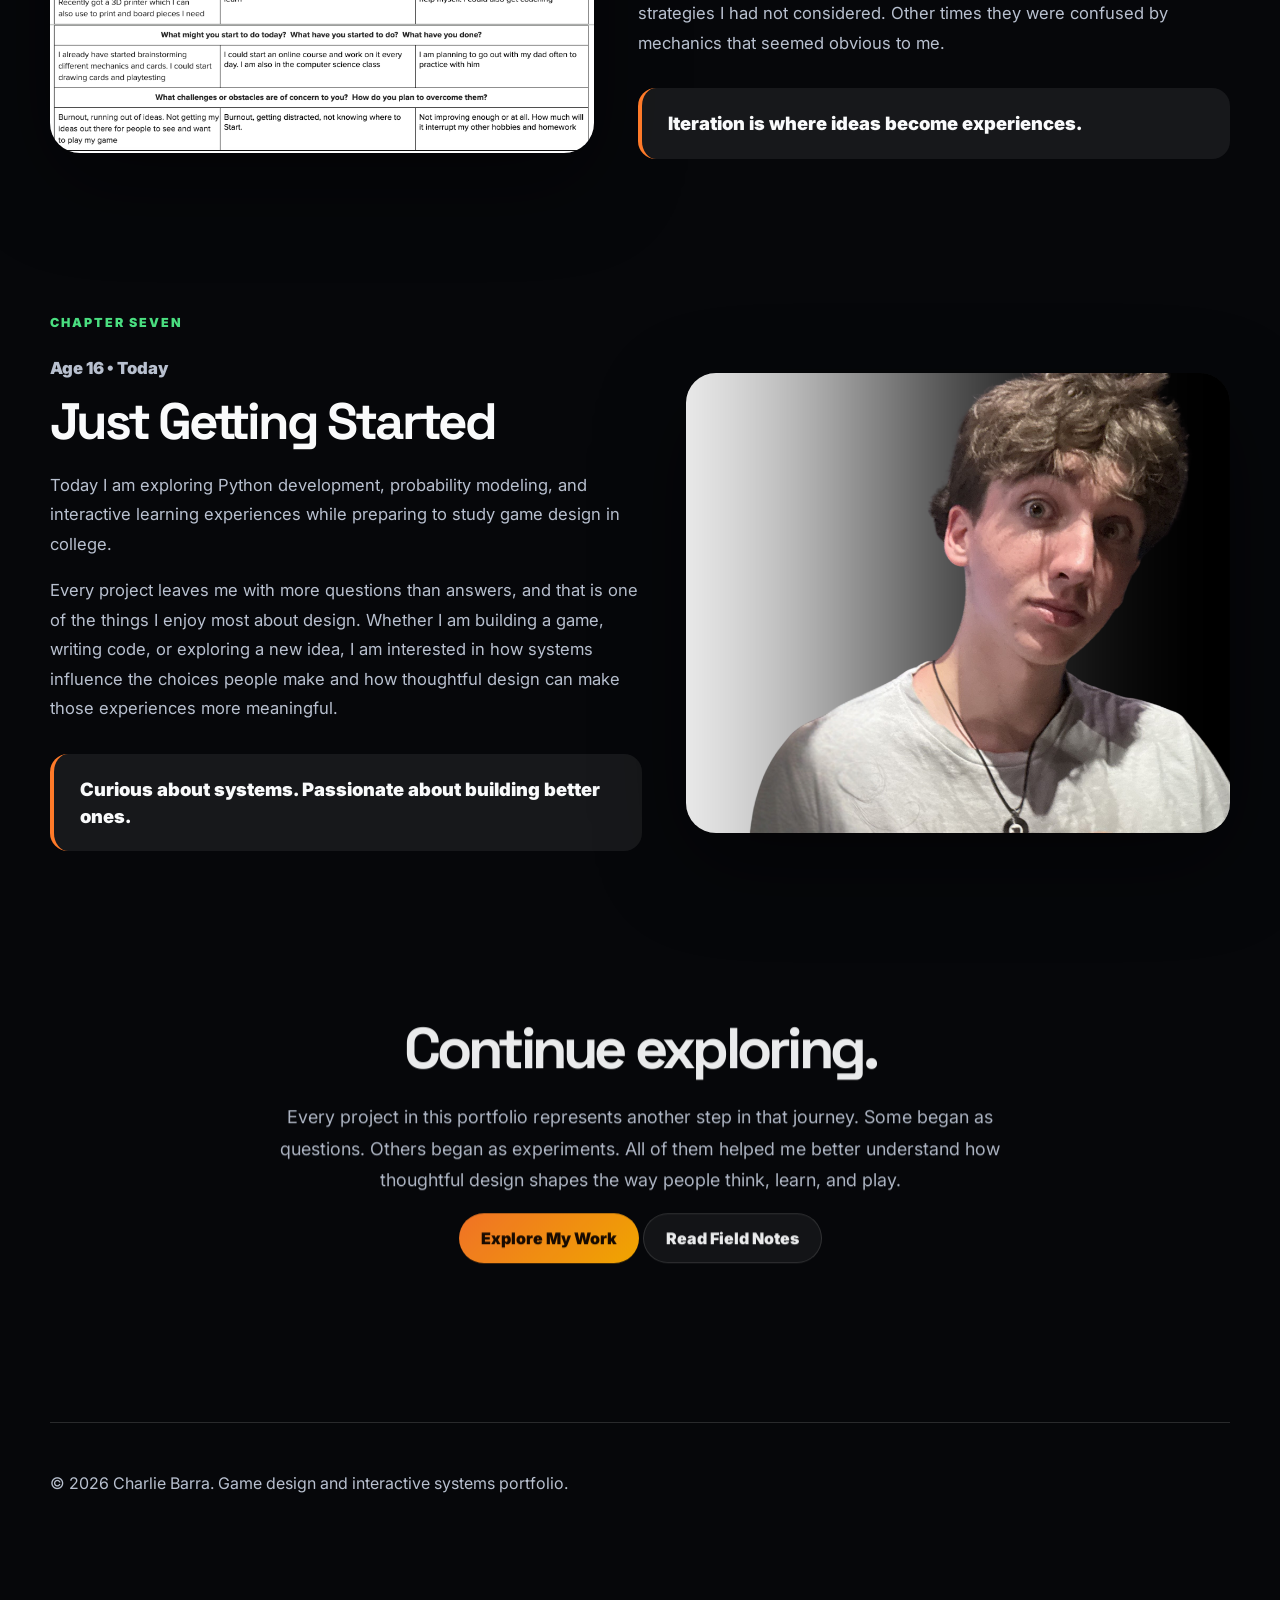
==== commit 45d79393: "Add files via upload" ====
--- a/about.html
+++ b/about.html
@@ -1,5 +1,13 @@
-<!doctype html><html lang="en"><head><meta charset="utf-8"/><meta name="viewport" content="width=device-width, initial-scale=1"/><title>About | Charlie Barra</title><link rel="preconnect" href="https://fonts.googleapis.com"><link rel="preconnect" href="https://fonts.gstatic.com" crossorigin><link href="https://fonts.googleapis.com/css2?family=Inter:wght@400;500;600;700;800;900&family=JetBrains+Mono:wght@500;700&family=Space+Grotesk:wght@500;600;700&display=swap" rel="stylesheet"><link rel="stylesheet" href="styles.css"/></head><body><div class="site-bg"></div><div class="grid-bg"></div><header class="nav"><a class="logo" href="index.html">CB</a><nav><a href="index.html">Story</a><a href="projects.html">Work</a><a href="pokemon.html">Competitive Play</a><a href="notebook.html">Notebook</a><a href="about.html" aria-current="page">About</a><a href="resume.html">Resume</a></nav></header><main>
-<section class="case-hero"><div><p class="section-label">About</p><h1>Curious about systems.</h1><p>I’m Charlie. I like game design, programming, cybersecurity, and interactive systems — especially projects where small design choices change how people think, play, and solve problems.</p></div><img src="assets/images/hero-charlie.png" alt="Charlie Barra"></section>
-<section class="section"><p class="section-label">From player to designer</p><h2>I started by playing games. Then I started asking why they worked.</h2><p class="wide">Competitive Pokémon taught me about probability, preparation, matchups, risk, and adaptation. Roblox showed me that players could also become creators. Cybersecurity made me think about how systems break and how people fix them. Meteor Mayhem helped me put those ideas into a game of my own.</p></section>
-<section class="section"><p class="section-label">How I work</p><h2>Build, test, learn, revise.</h2><div class="system-grid"><article class="motion-card"><h3>Start with curiosity</h3><p>I usually begin by asking what makes a mechanic, system, or interaction interesting.</p></article><article class="motion-card"><h3>Make something playable</h3><p>I learn more from a rough prototype than from keeping an idea perfect in my head.</p></article><article class="motion-card"><h3>Watch what breaks</h3><p>Testing shows where the system is confusing, too random, too powerful, or just not fun.</p></article><article class="motion-card"><h3>Use feedback</h3><p>Other players notice things I miss. Their choices help me understand the system better.</p></article><article class="motion-card"><h3>Think about balance</h3><p>I like the challenge of making games feel strategic without making them predictable.</p></article><article class="motion-card"><h3>Keep improving</h3><p>The best version of a project usually comes after several versions that did not work.</p></article></div></section>
-</main><footer><div><strong>Charlie Barra</strong><p>Curious about systems. Passionate about building better ones.</p></div><div class="footer-links"><a href="index.html">Story</a><a href="projects.html">Work</a><a href="pokemon.html">Competitive Play</a><a href="notebook.html">Notebook</a><a href="resume.html">Resume</a></div></footer><script src="script.js"></script></body></html>
+<!doctype html>
+<html lang="en">
+<head>
+  <meta charset="utf-8" />
+  <meta http-equiv="refresh" content="0; url=story.html" />
+  <meta name="viewport" content="width=device-width, initial-scale=1" />
+  <title>Redirecting to Story | Charlie Barra</title>
+  <link rel="canonical" href="story.html" />
+</head>
+<body>
+  <p>Redirecting to <a href="story.html">Story</a>...</p>
+</body>
+</html>
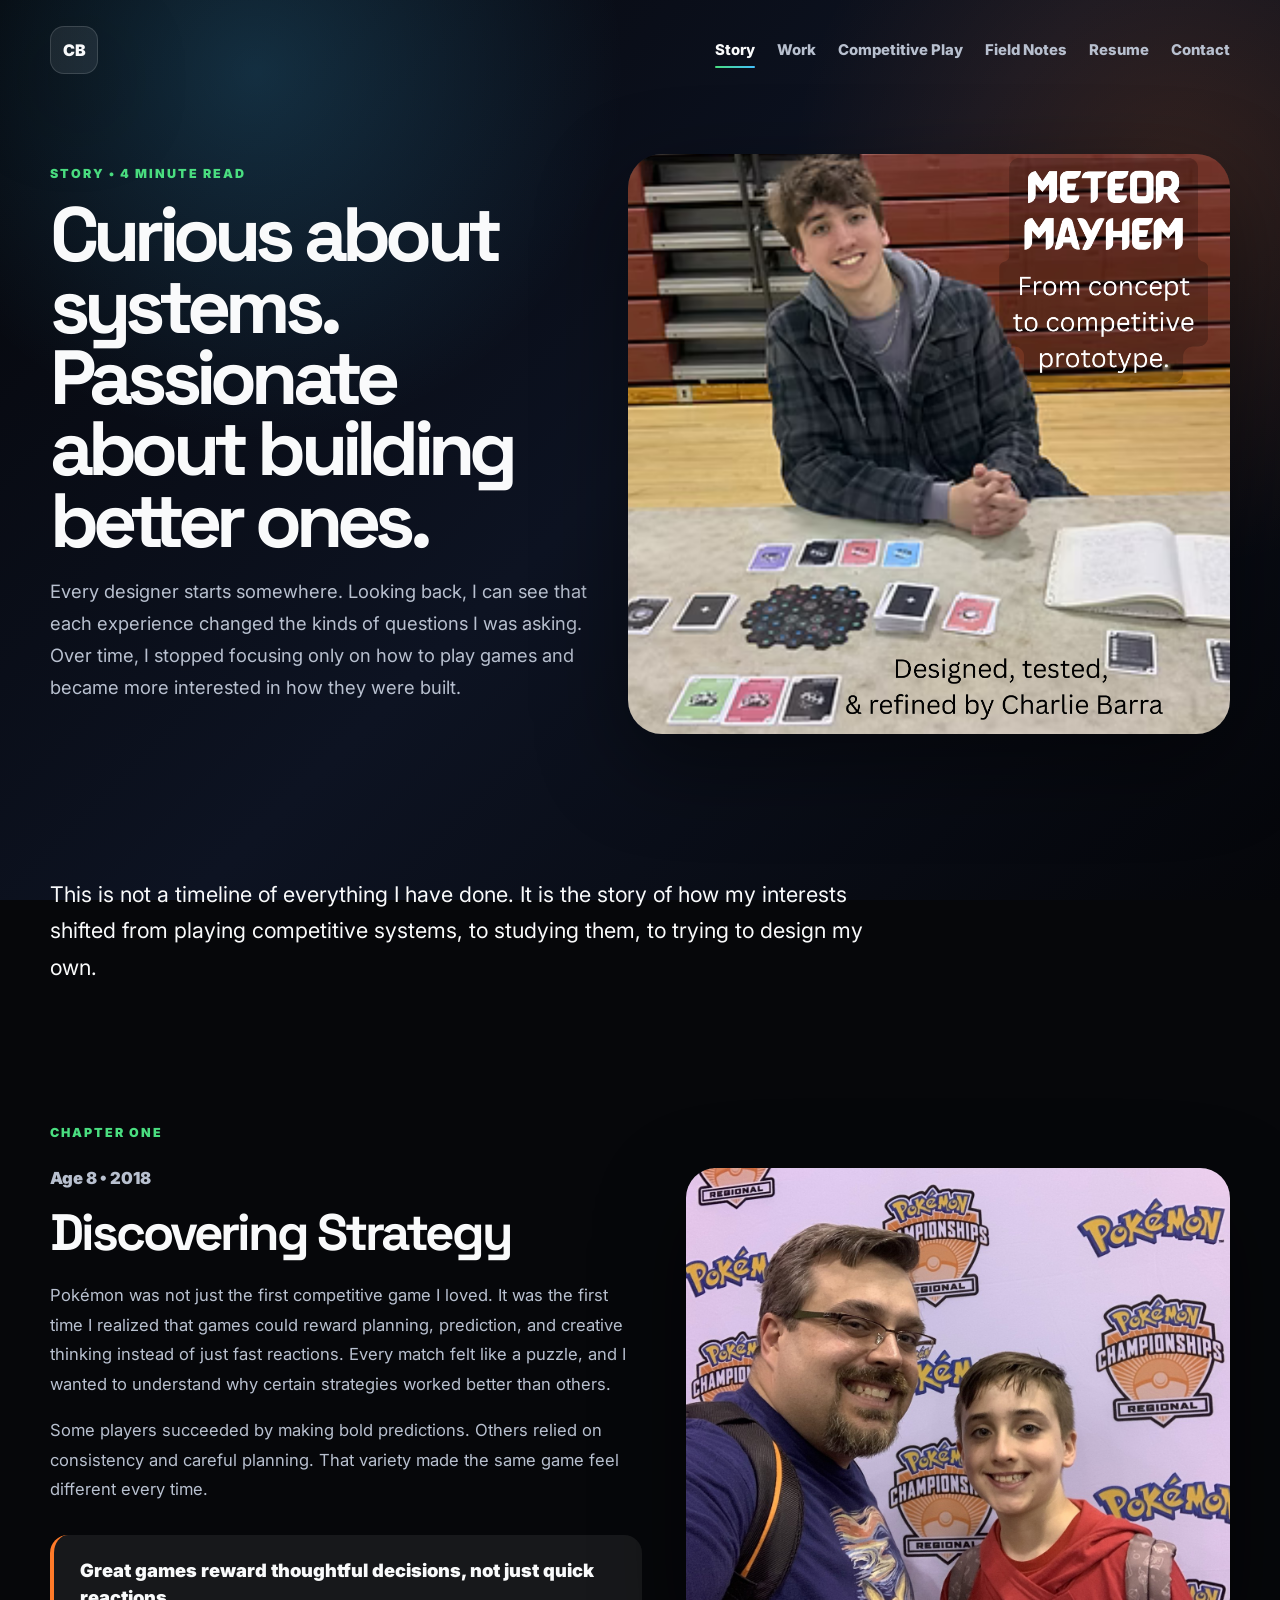
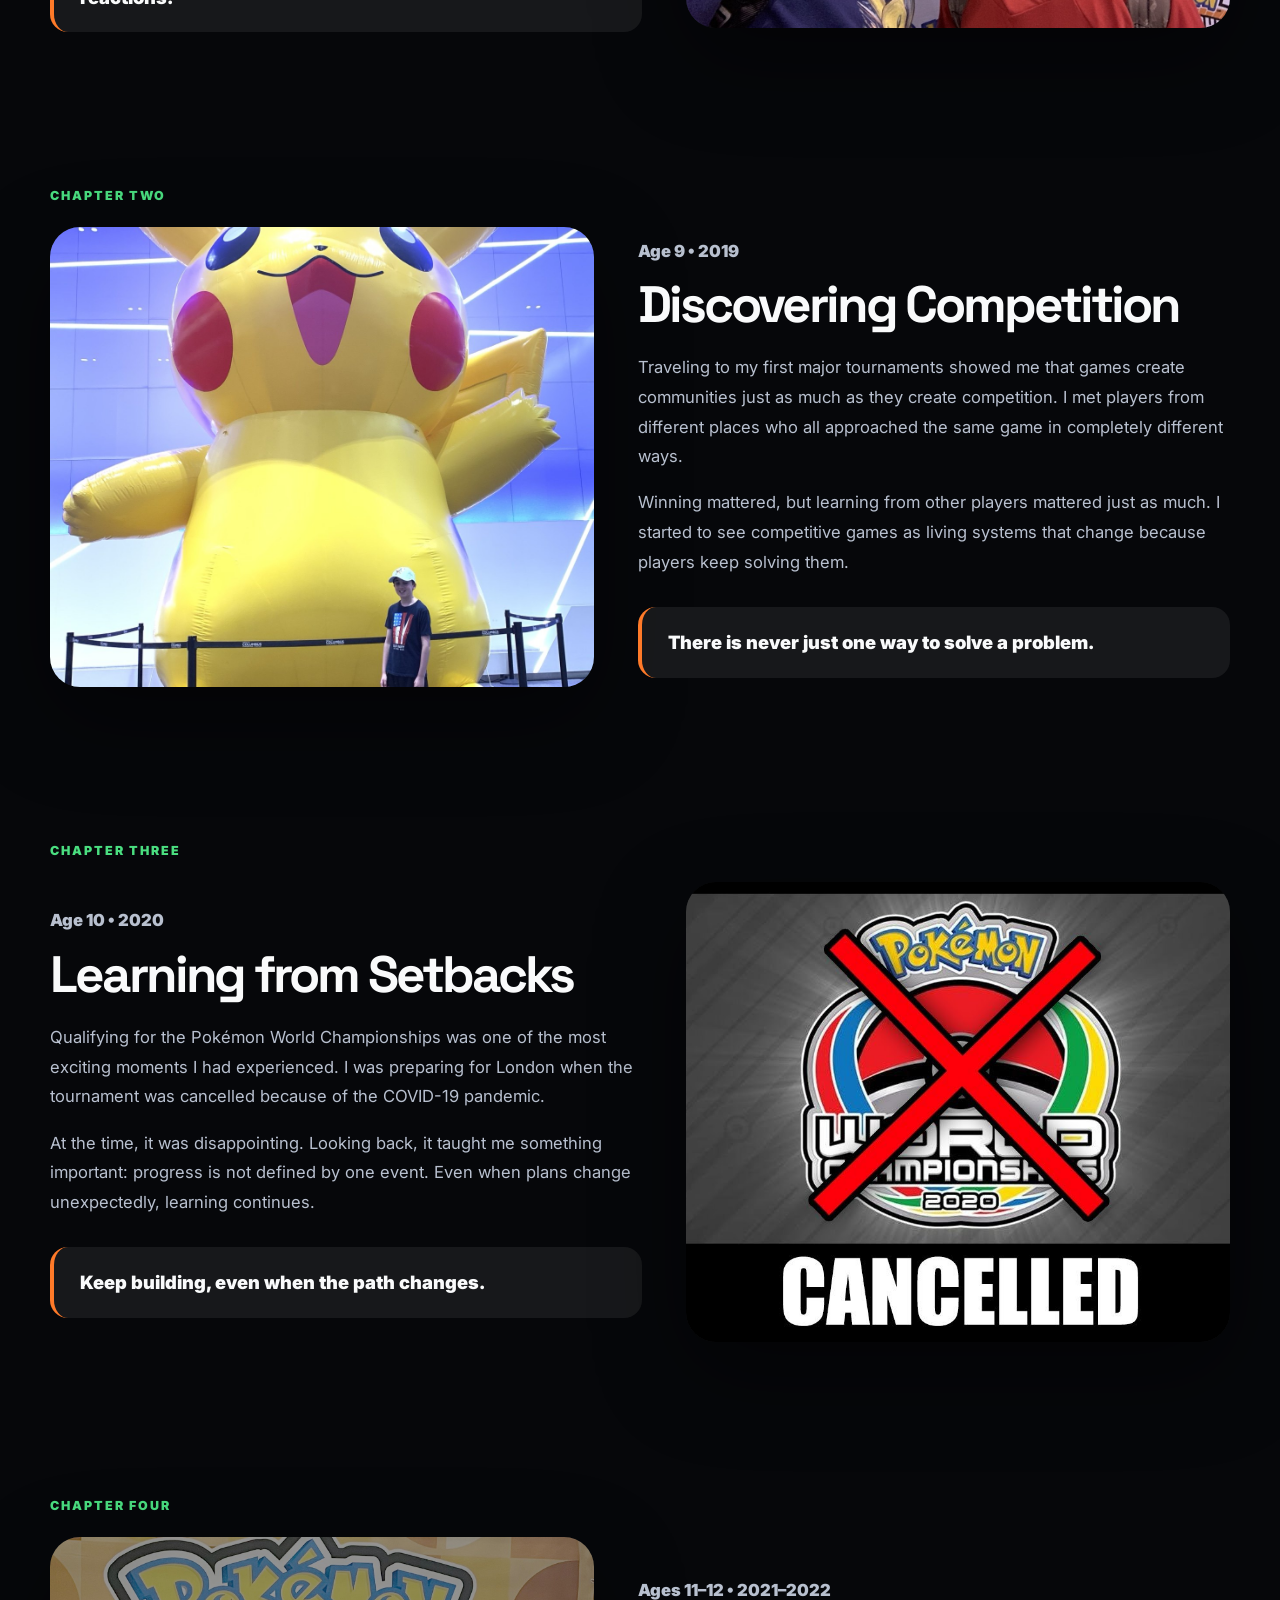
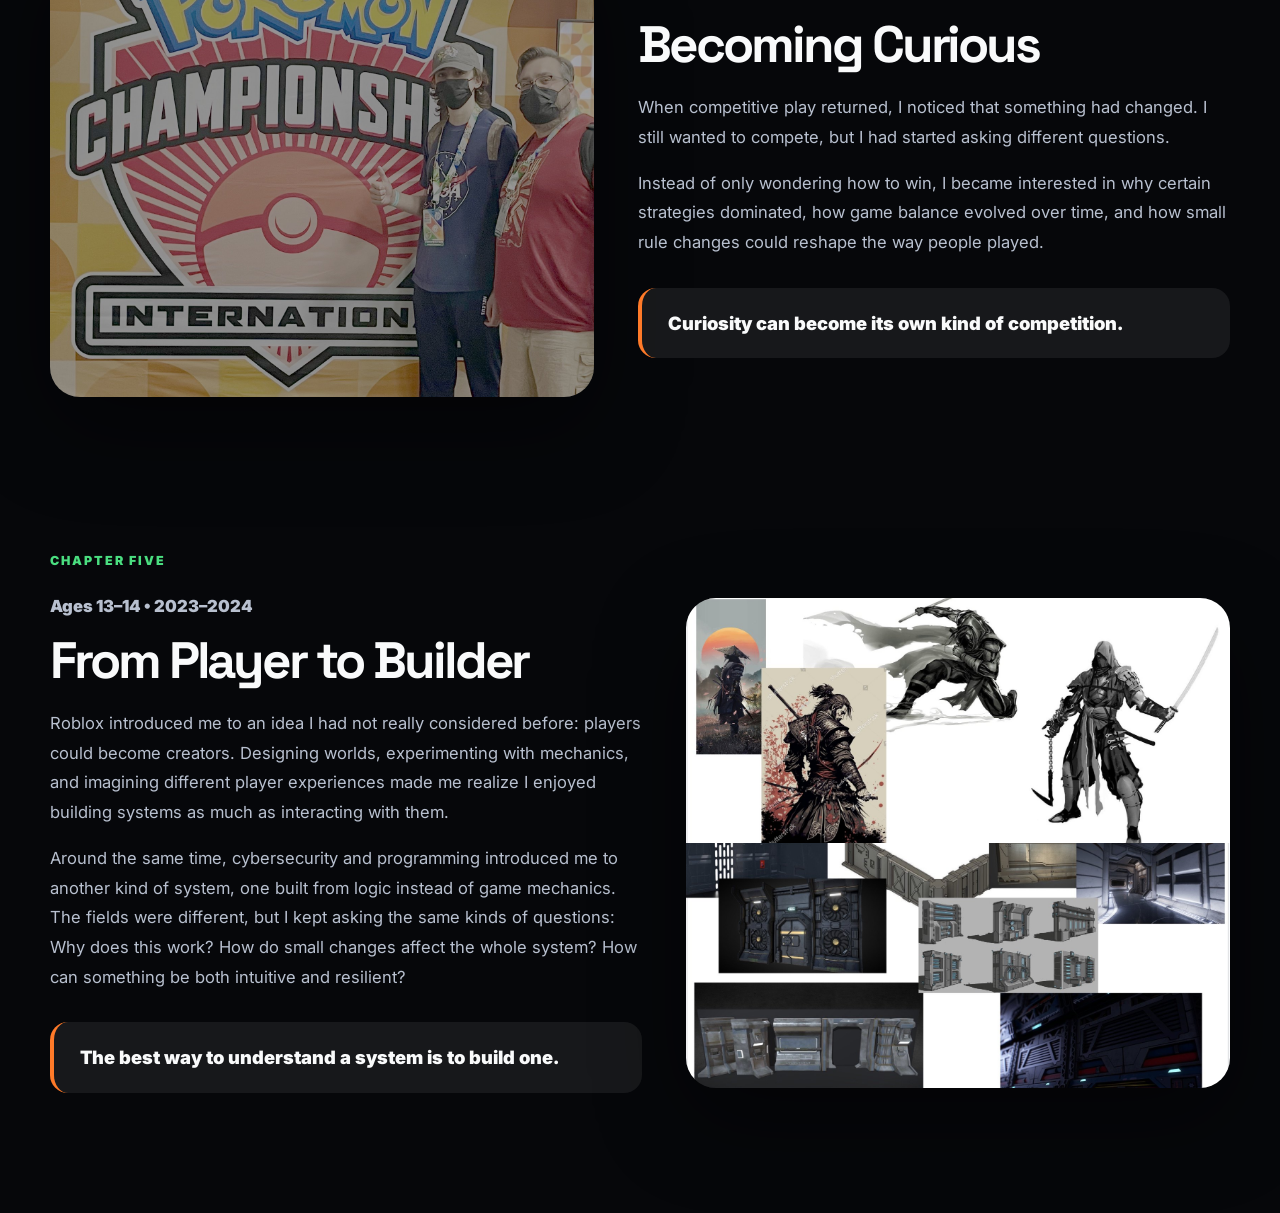
==== commit d423c5f3: "Add files via upload" ====
--- a/about.html
+++ b/about.html
@@ -1,13 +1 @@
-<!doctype html>
-<html lang="en">
-<head>
-  <meta charset="utf-8" />
-  <meta http-equiv="refresh" content="0; url=story.html" />
-  <meta name="viewport" content="width=device-width, initial-scale=1" />
-  <title>Redirecting to Story | Charlie Barra</title>
-  <link rel="canonical" href="story.html" />
-</head>
-<body>
-  <p>Redirecting to <a href="story.html">Story</a>...</p>
-</body>
-</html>
+<!doctype html><html lang="en"><head><meta charset="utf-8"><meta http-equiv="refresh" content="0; url=story.html"><title>Redirecting to Story</title></head><body><p>Redirecting to <a href="story.html">Story</a>...</p></body></html>
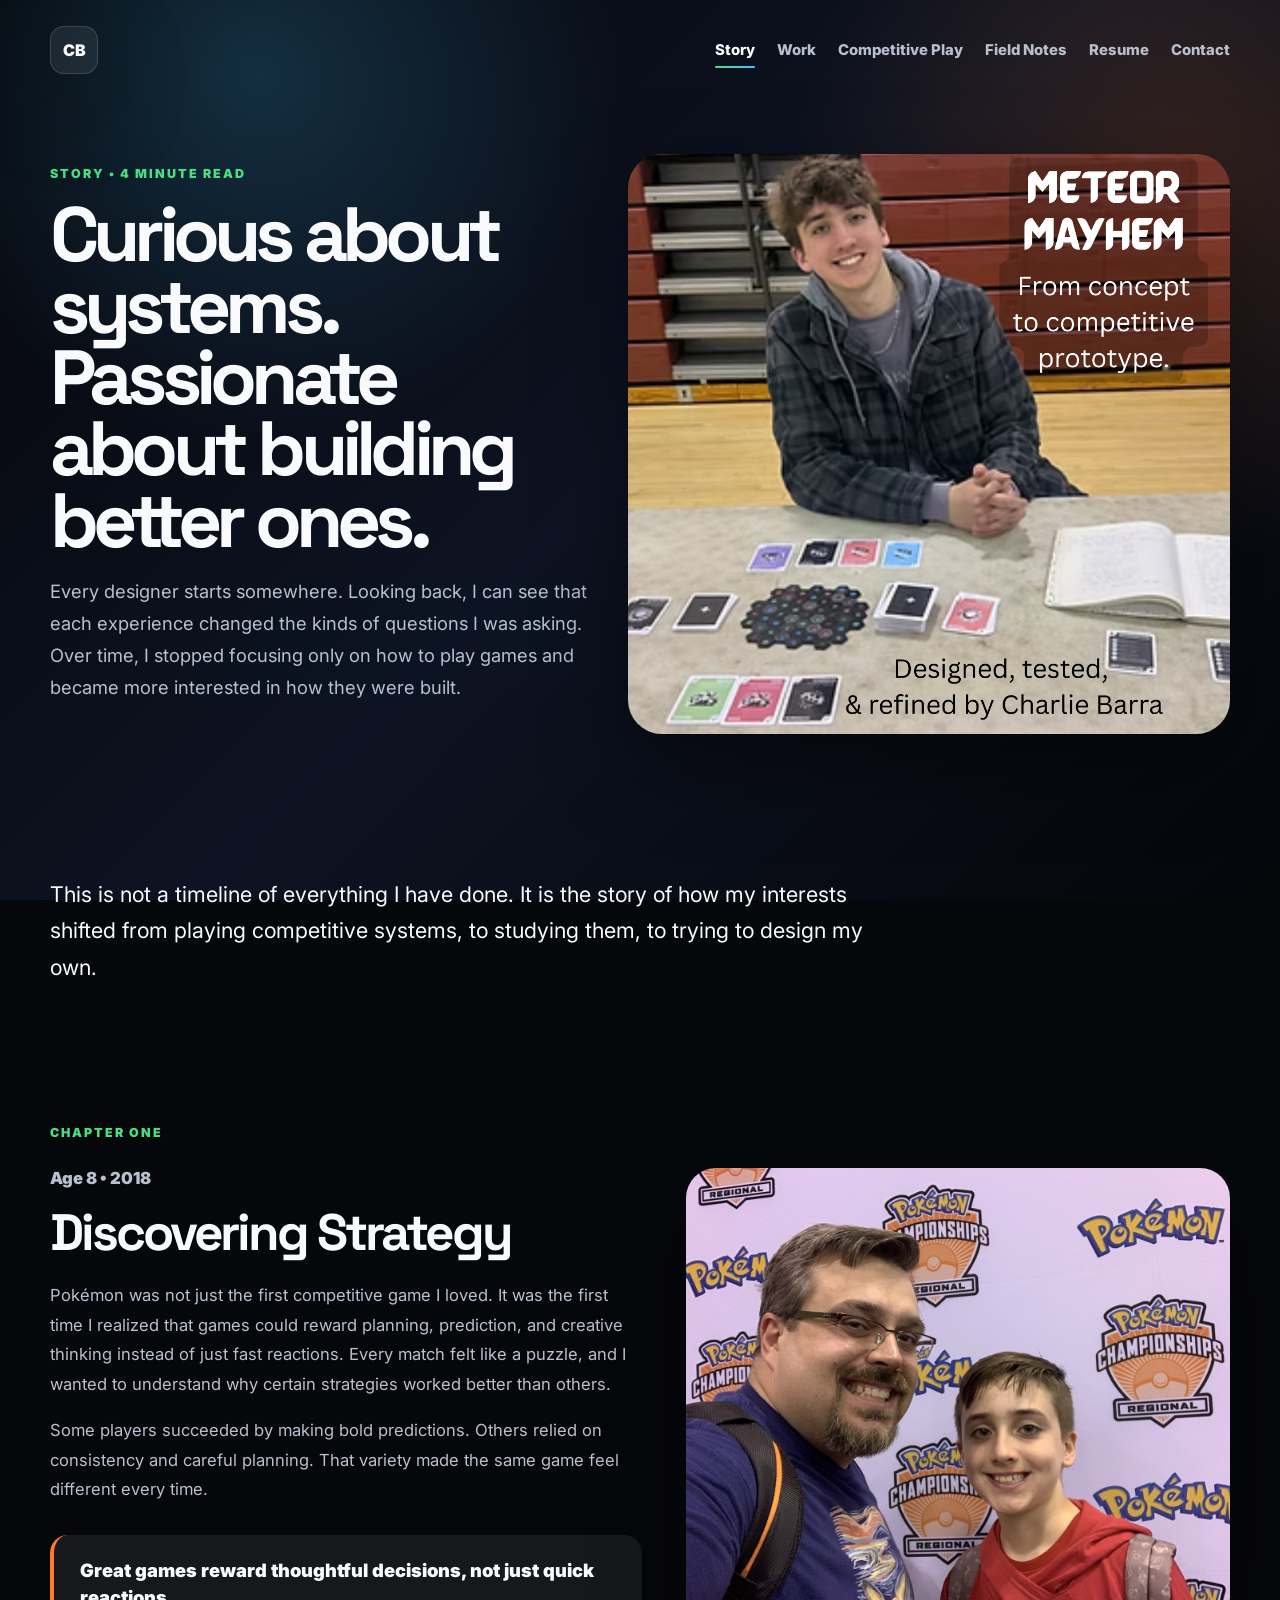
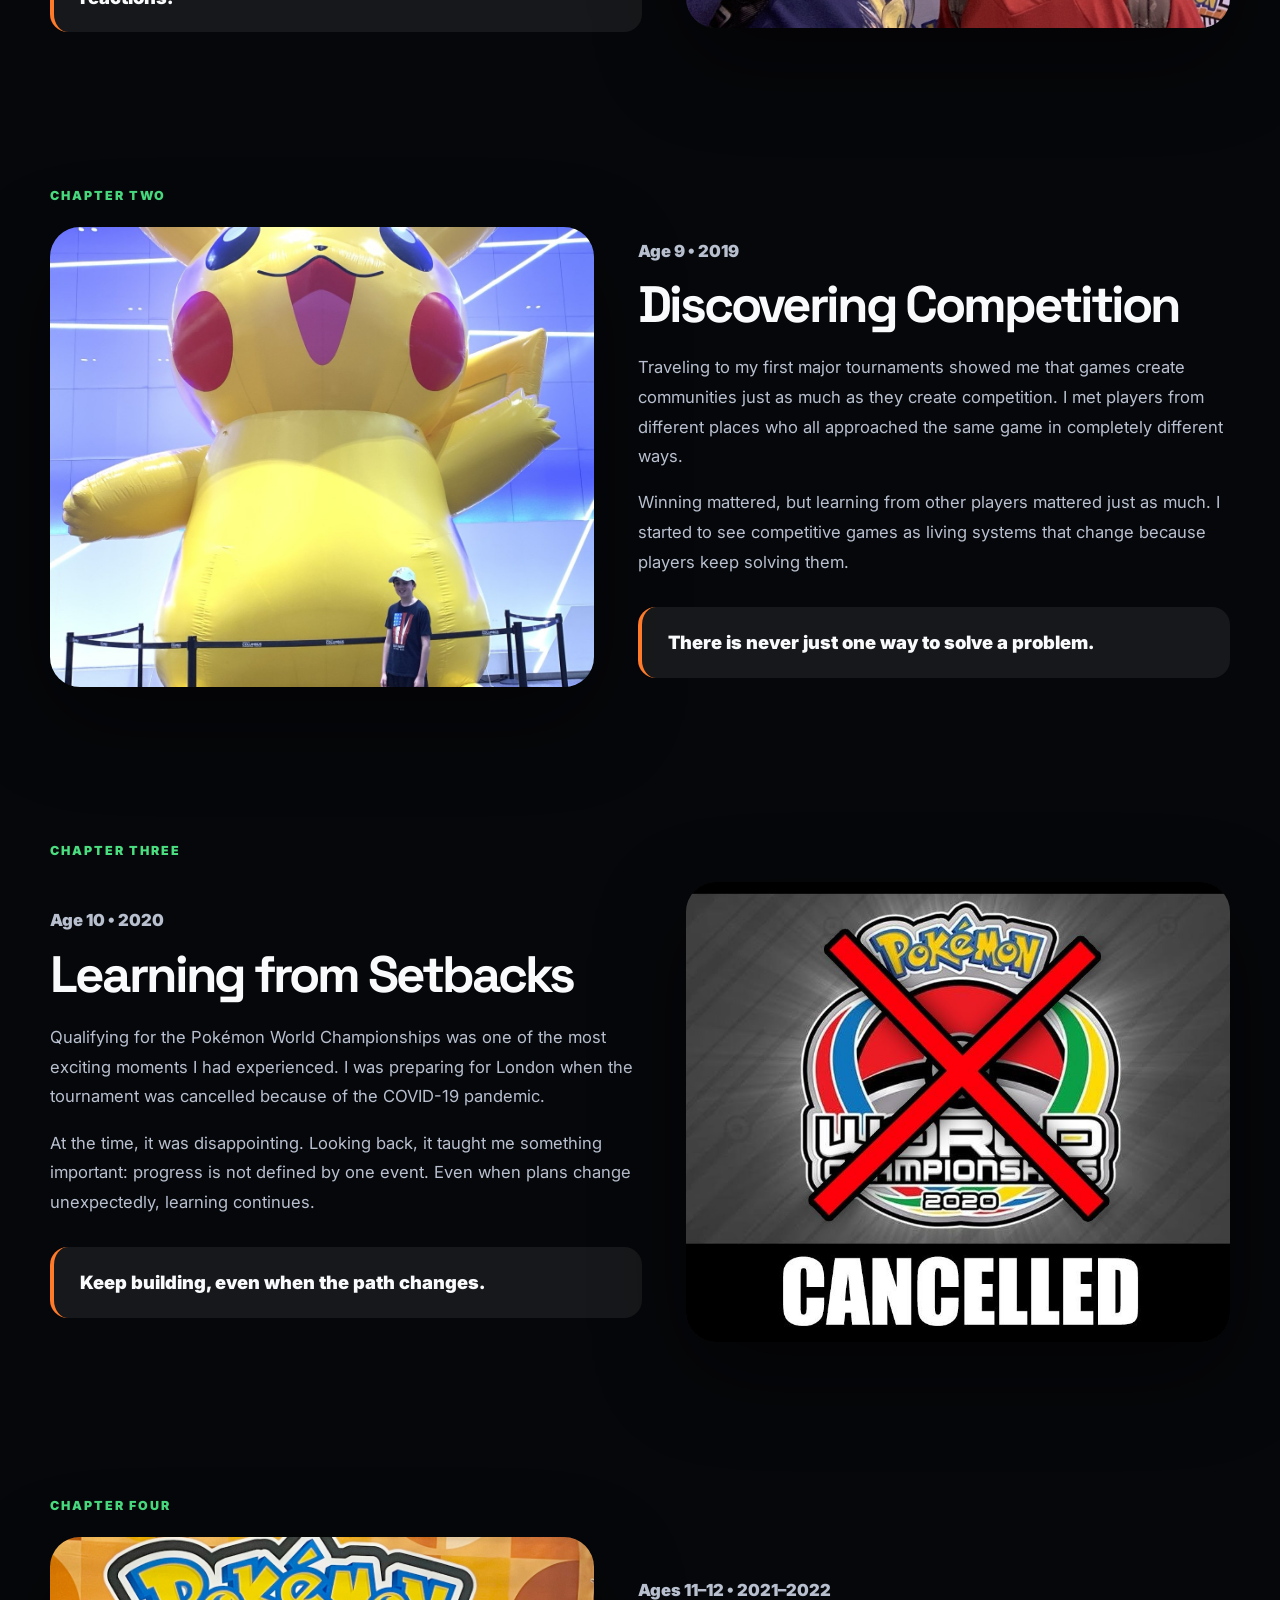
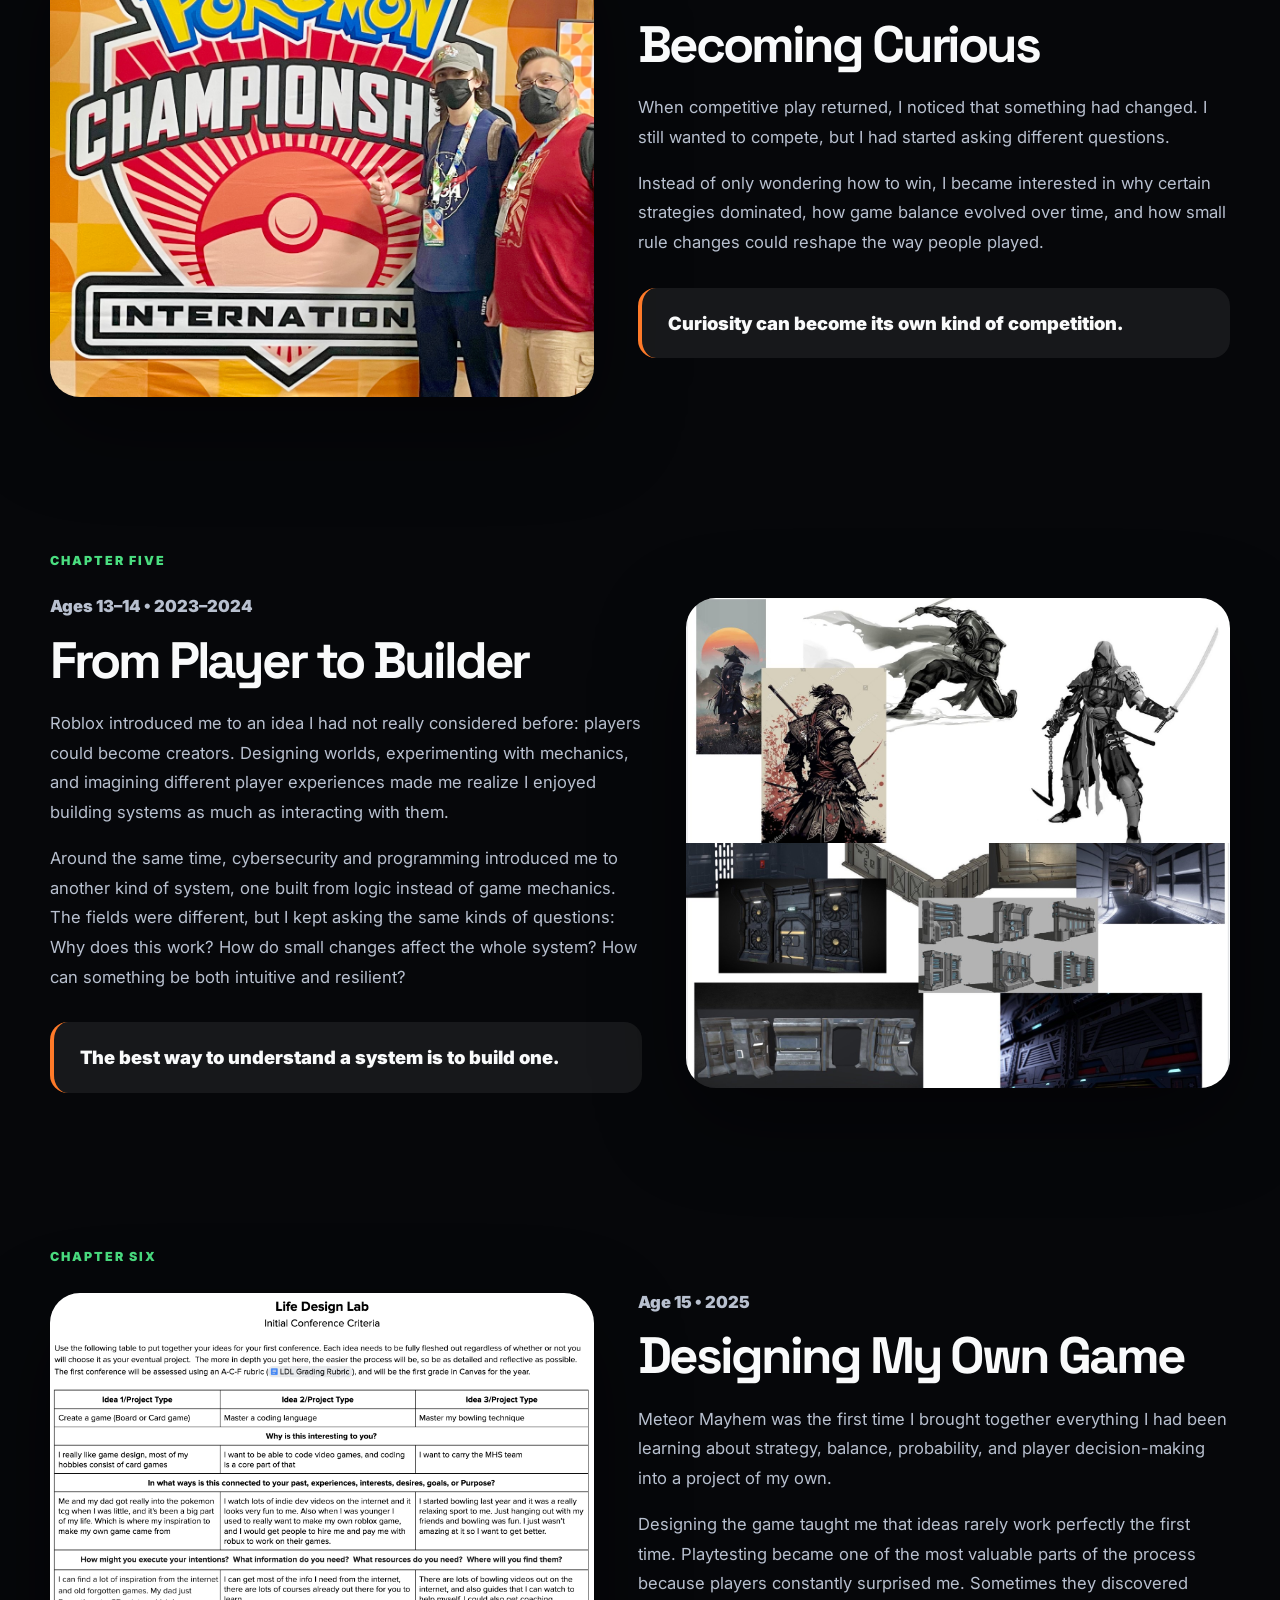
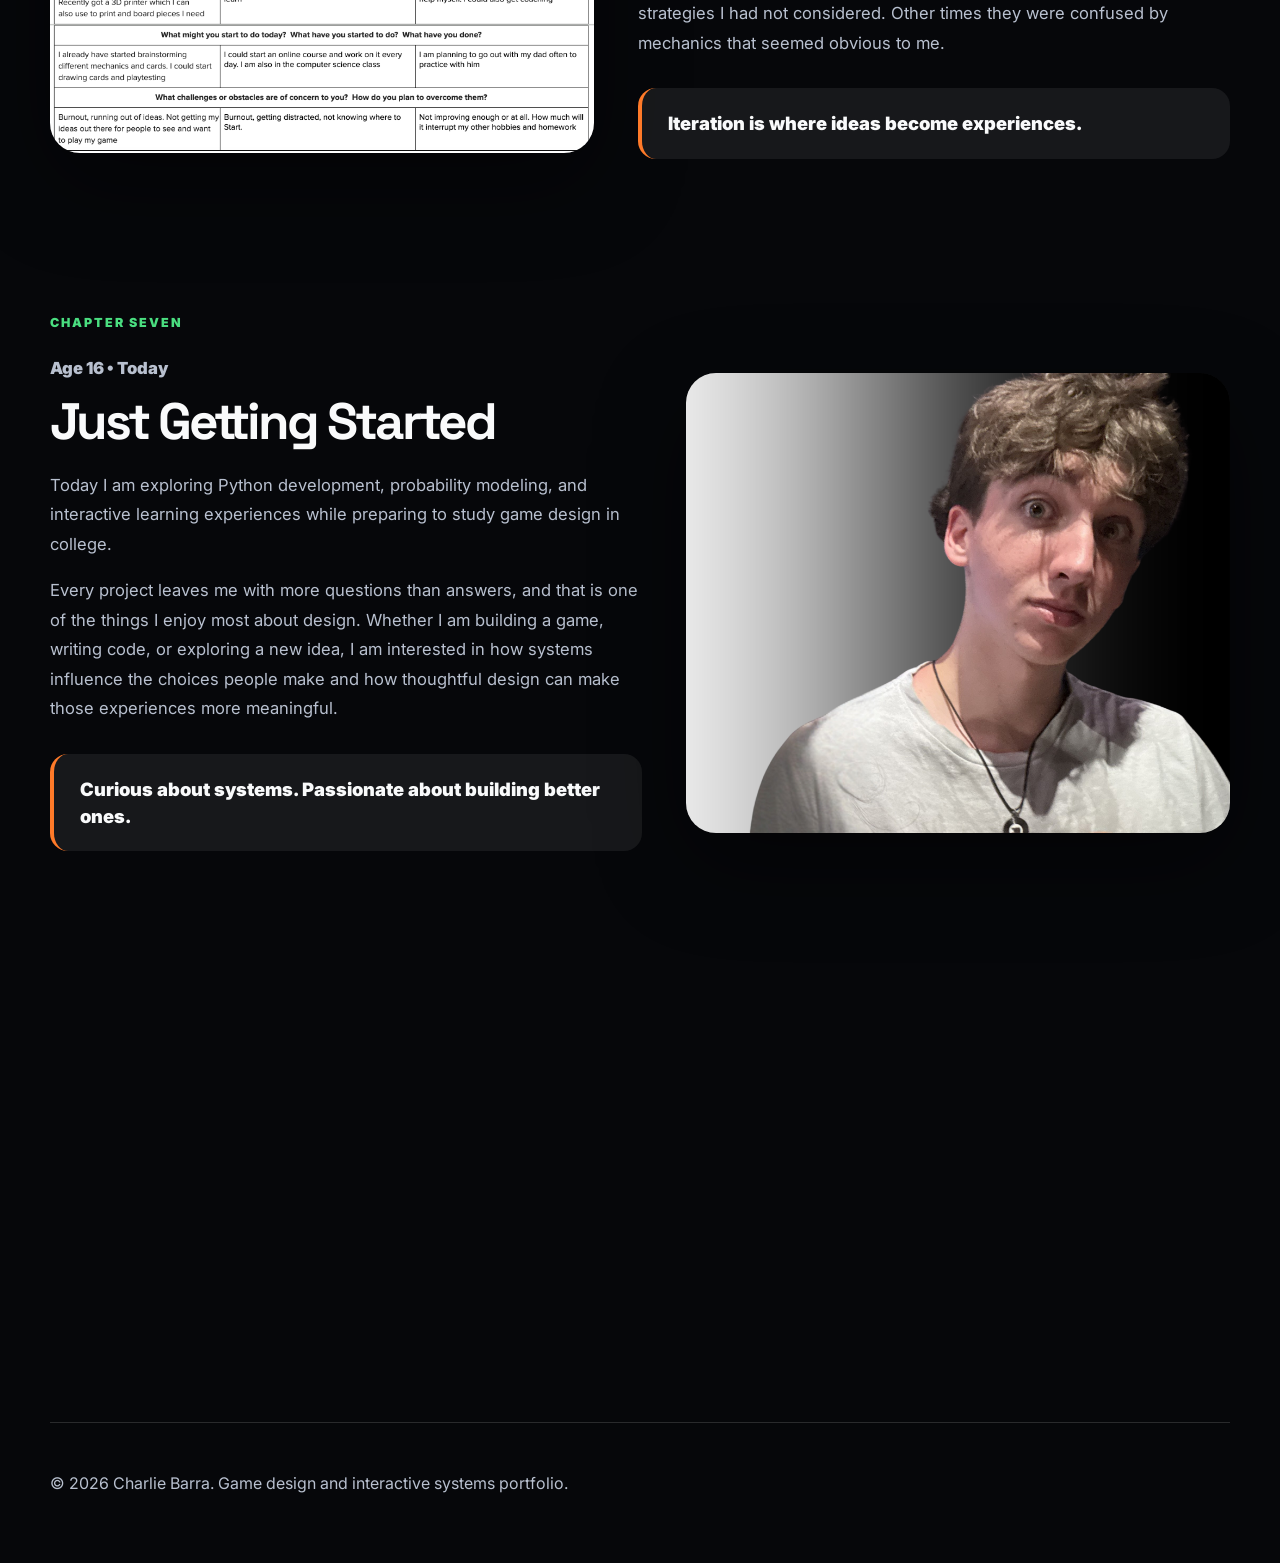
==== commit 9afefdd7: "Add files via upload" ====
--- a/about.html
+++ b/about.html
@@ -1 +1 @@
-<!doctype html><html lang="en"><head><meta charset="utf-8"><meta http-equiv="refresh" content="0; url=story.html"><title>Redirecting to Story</title></head><body><p>Redirecting to <a href="story.html">Story</a>...</p></body></html>+<!doctype html><html lang="en"><head><meta charset="utf-8"><meta http-equiv="refresh" content="0; url=story.html"><meta name="viewport" content="width=device-width, initial-scale=1"><title>Redirecting to Story</title></head><body><p>Redirecting to <a href="story.html">Story</a>...</p></body></html>
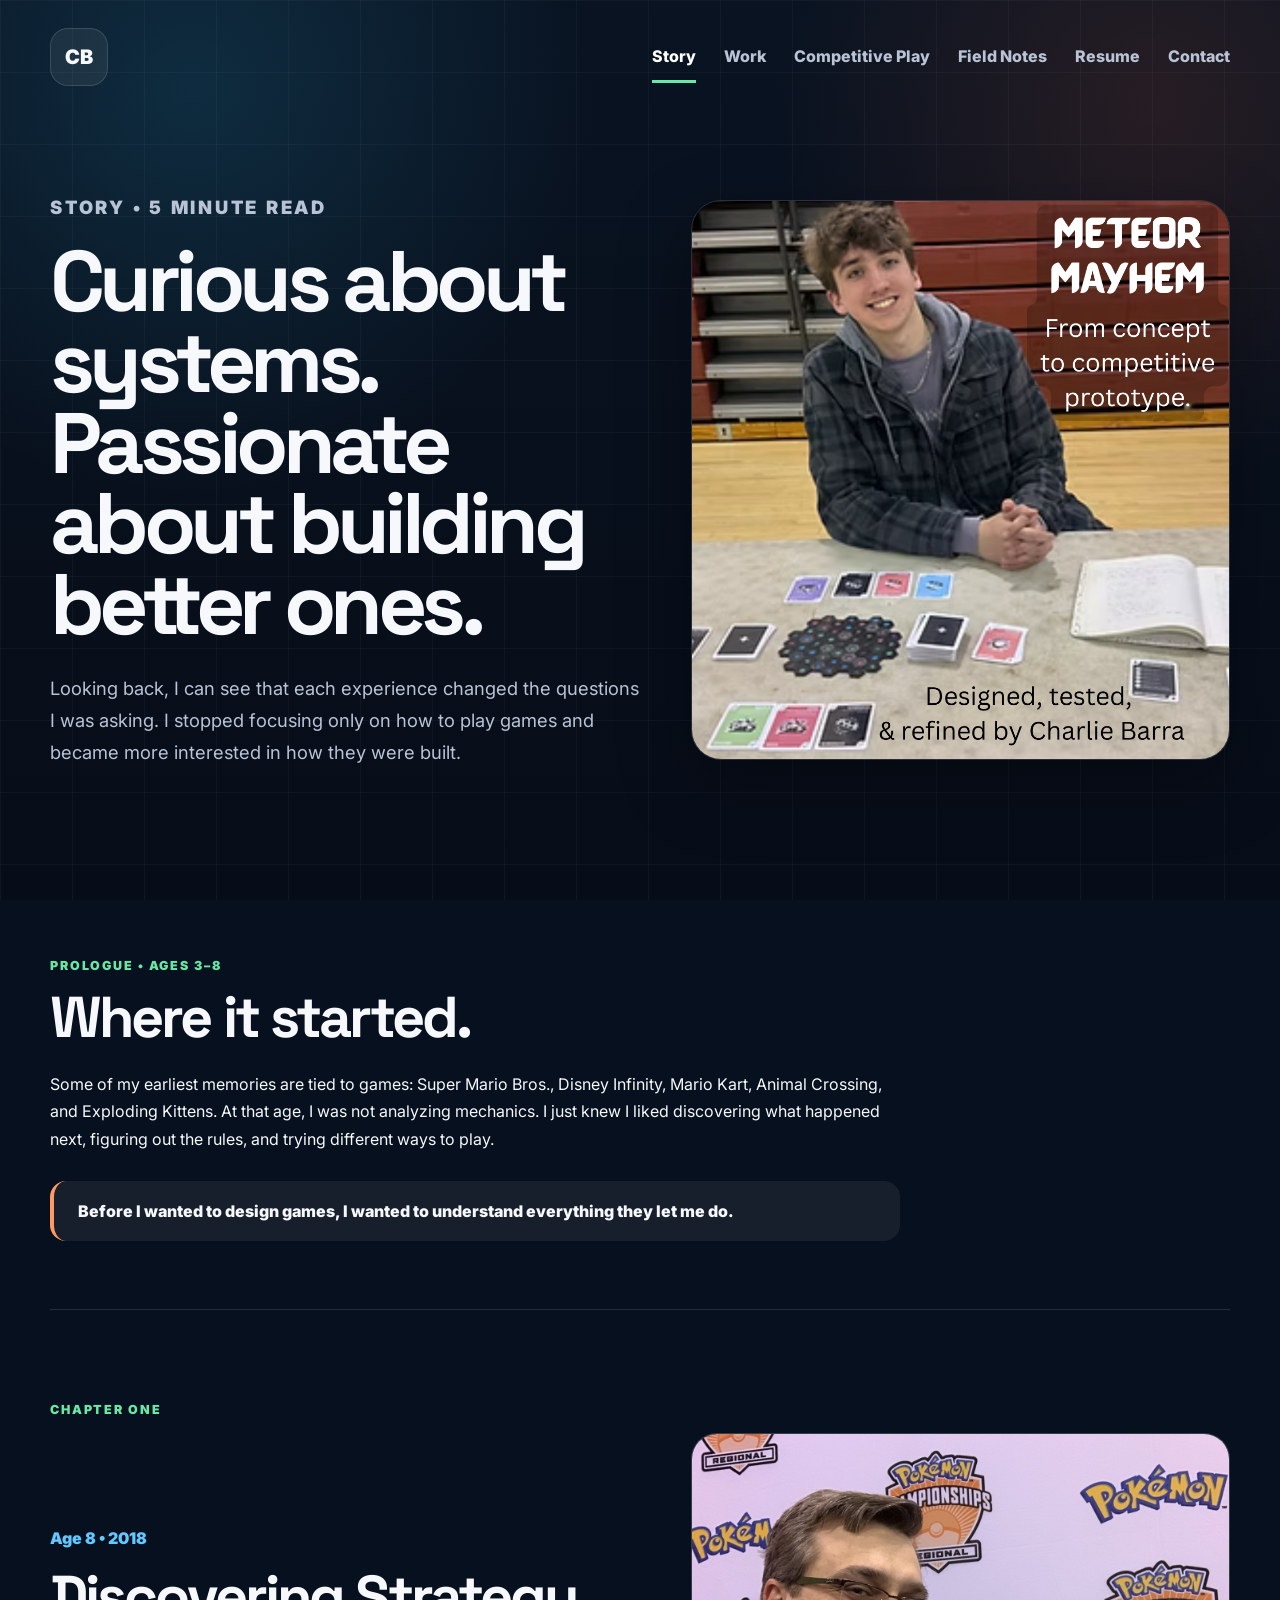
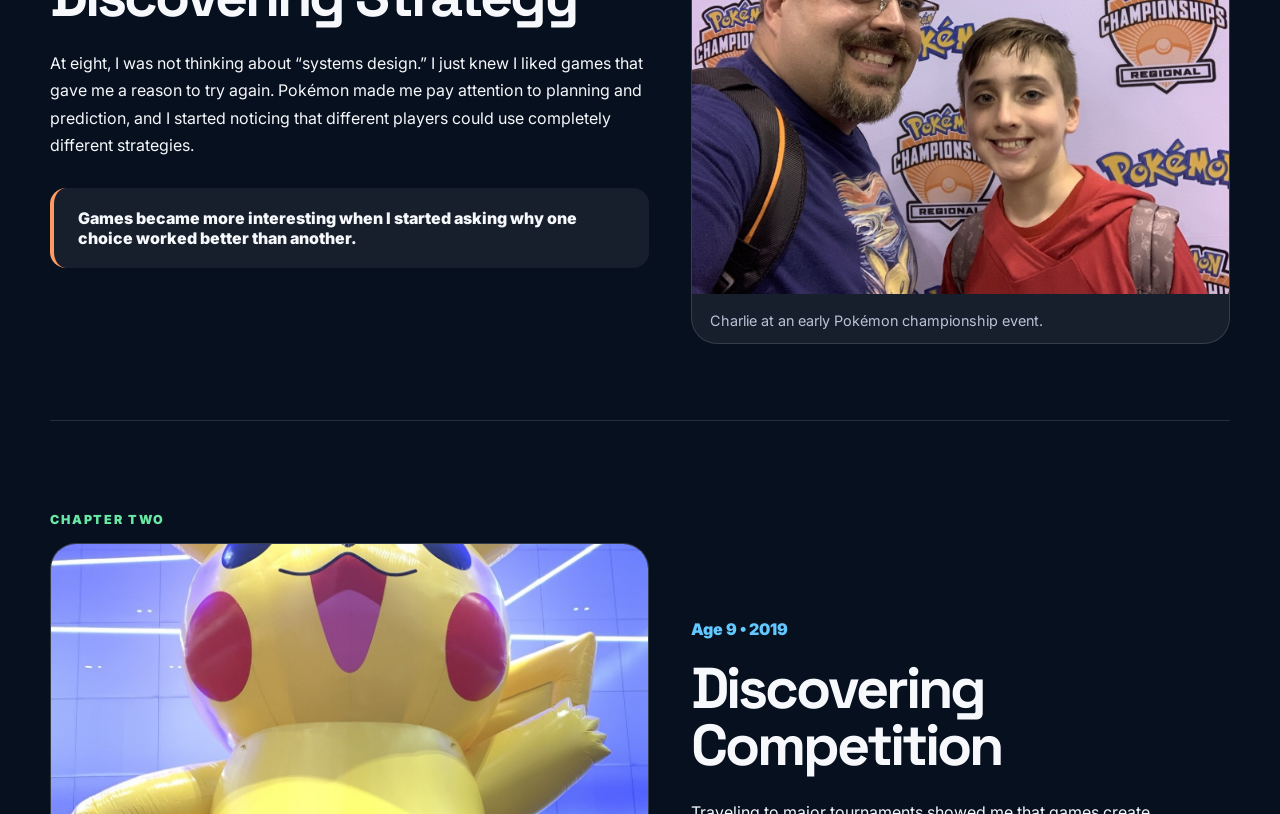
==== commit f149808f: "Add files via upload" ====
--- a/about.html
+++ b/about.html
@@ -1 +1 @@
-<!doctype html><html lang="en"><head><meta charset="utf-8"><meta http-equiv="refresh" content="0; url=story.html"><meta name="viewport" content="width=device-width, initial-scale=1"><title>Redirecting to Story</title></head><body><p>Redirecting to <a href="story.html">Story</a>...</p></body></html>+<!doctype html><html><head><meta charset="utf-8"><meta http-equiv="refresh" content="0; url=story.html"><title>Redirecting to Story</title></head><body><p>Redirecting to <a href="story.html">story.html</a>...</p></body></html>
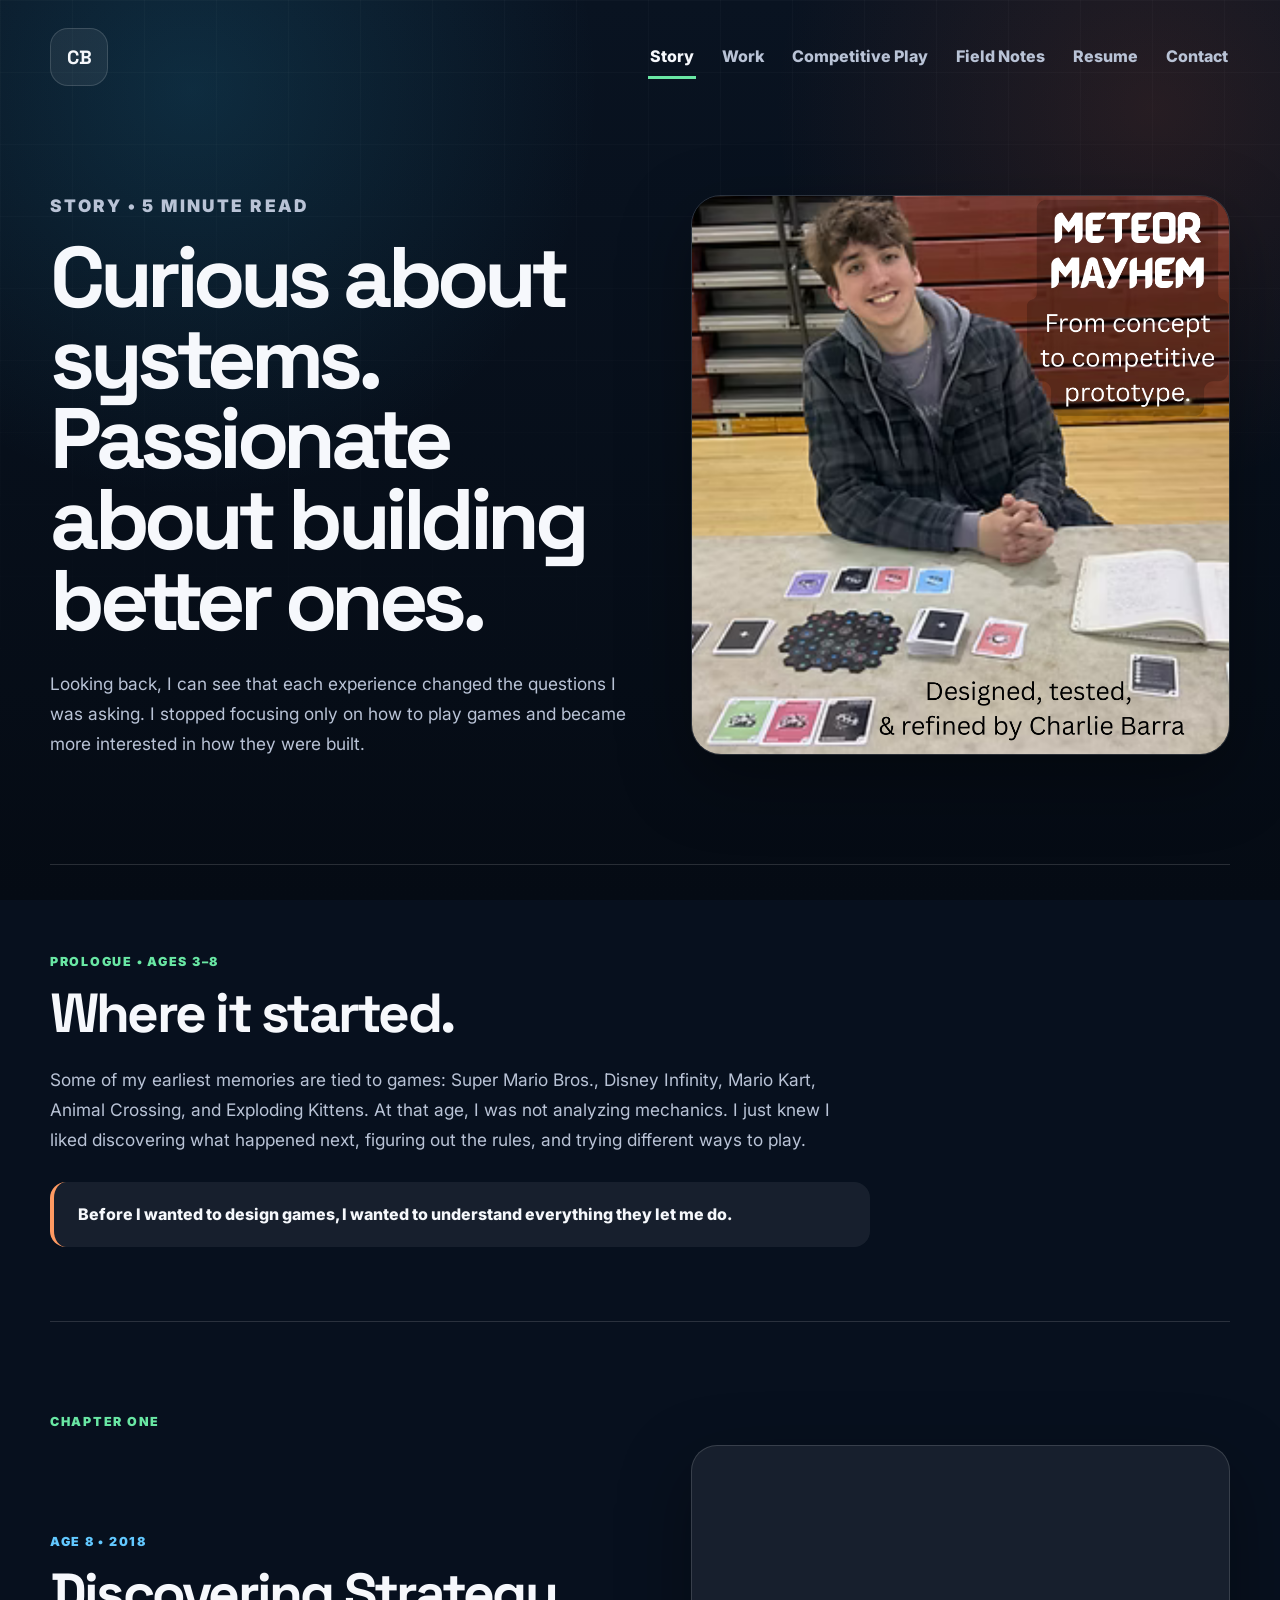
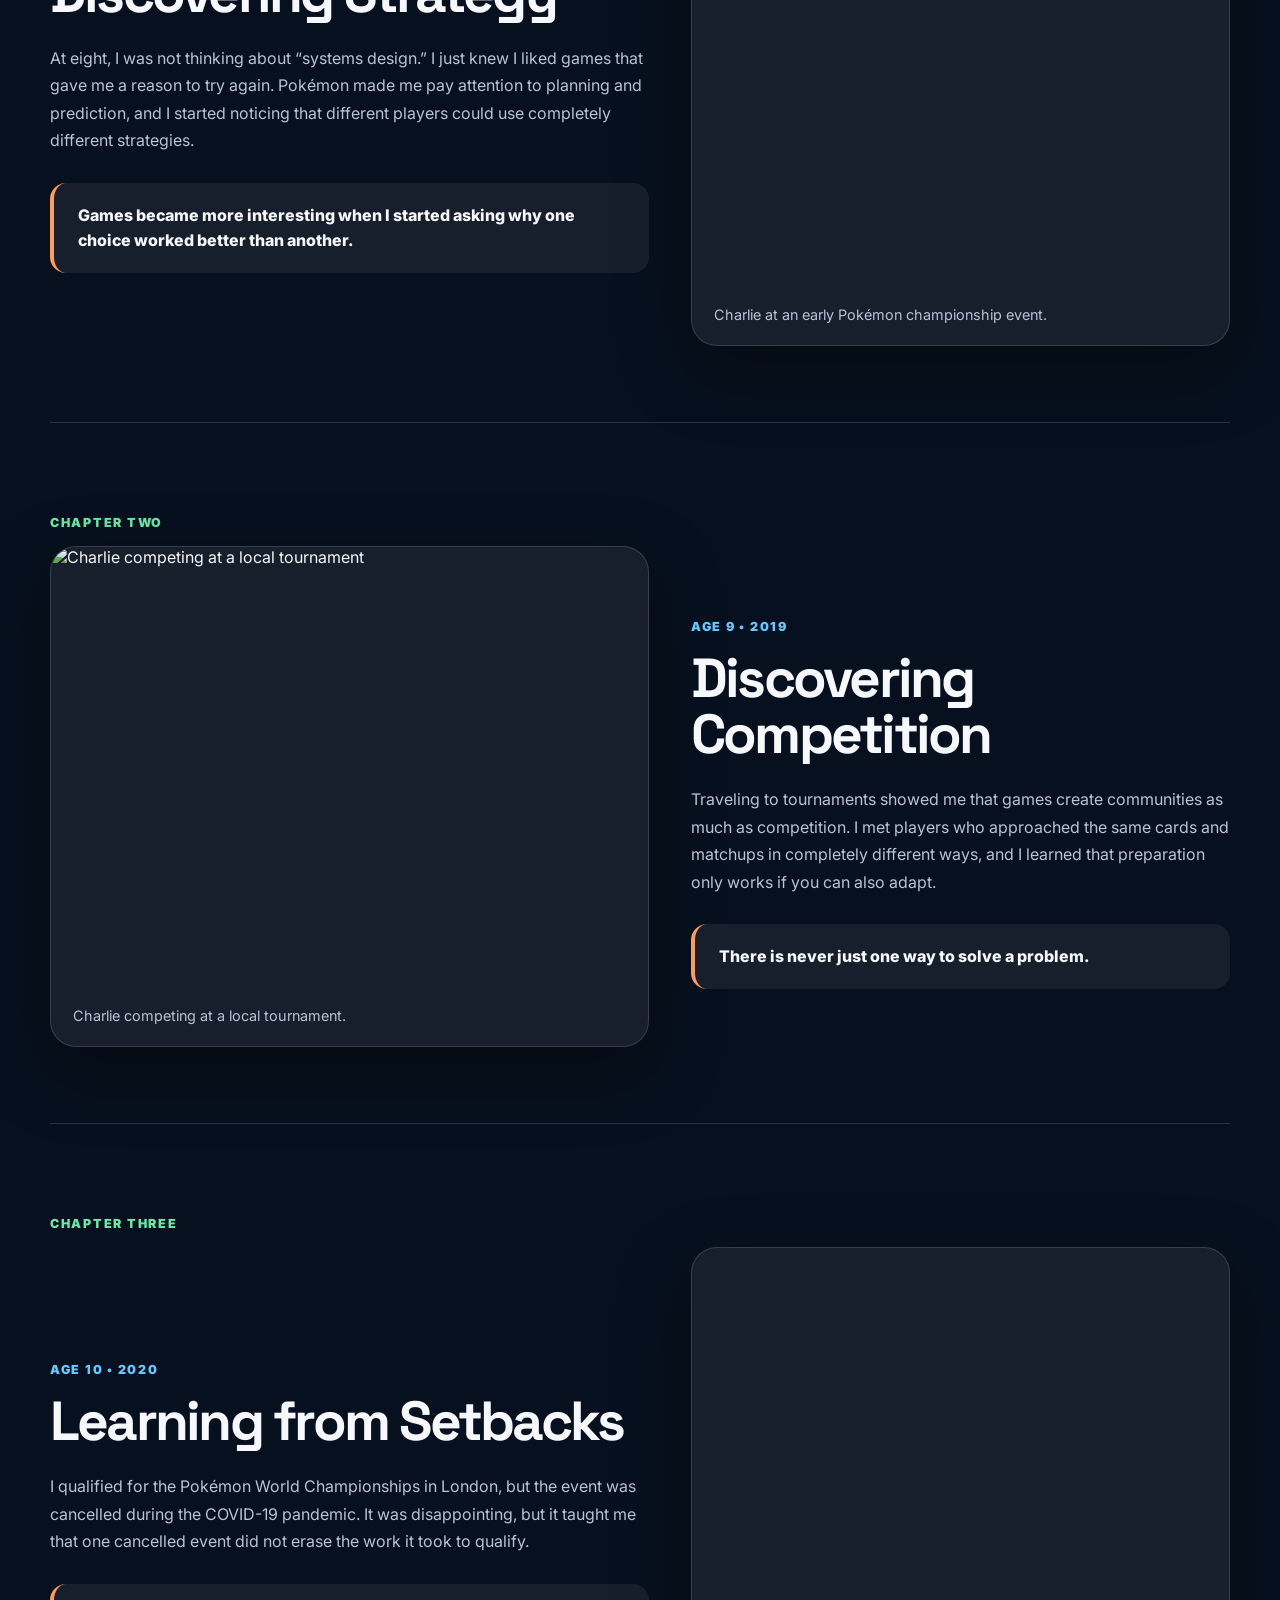
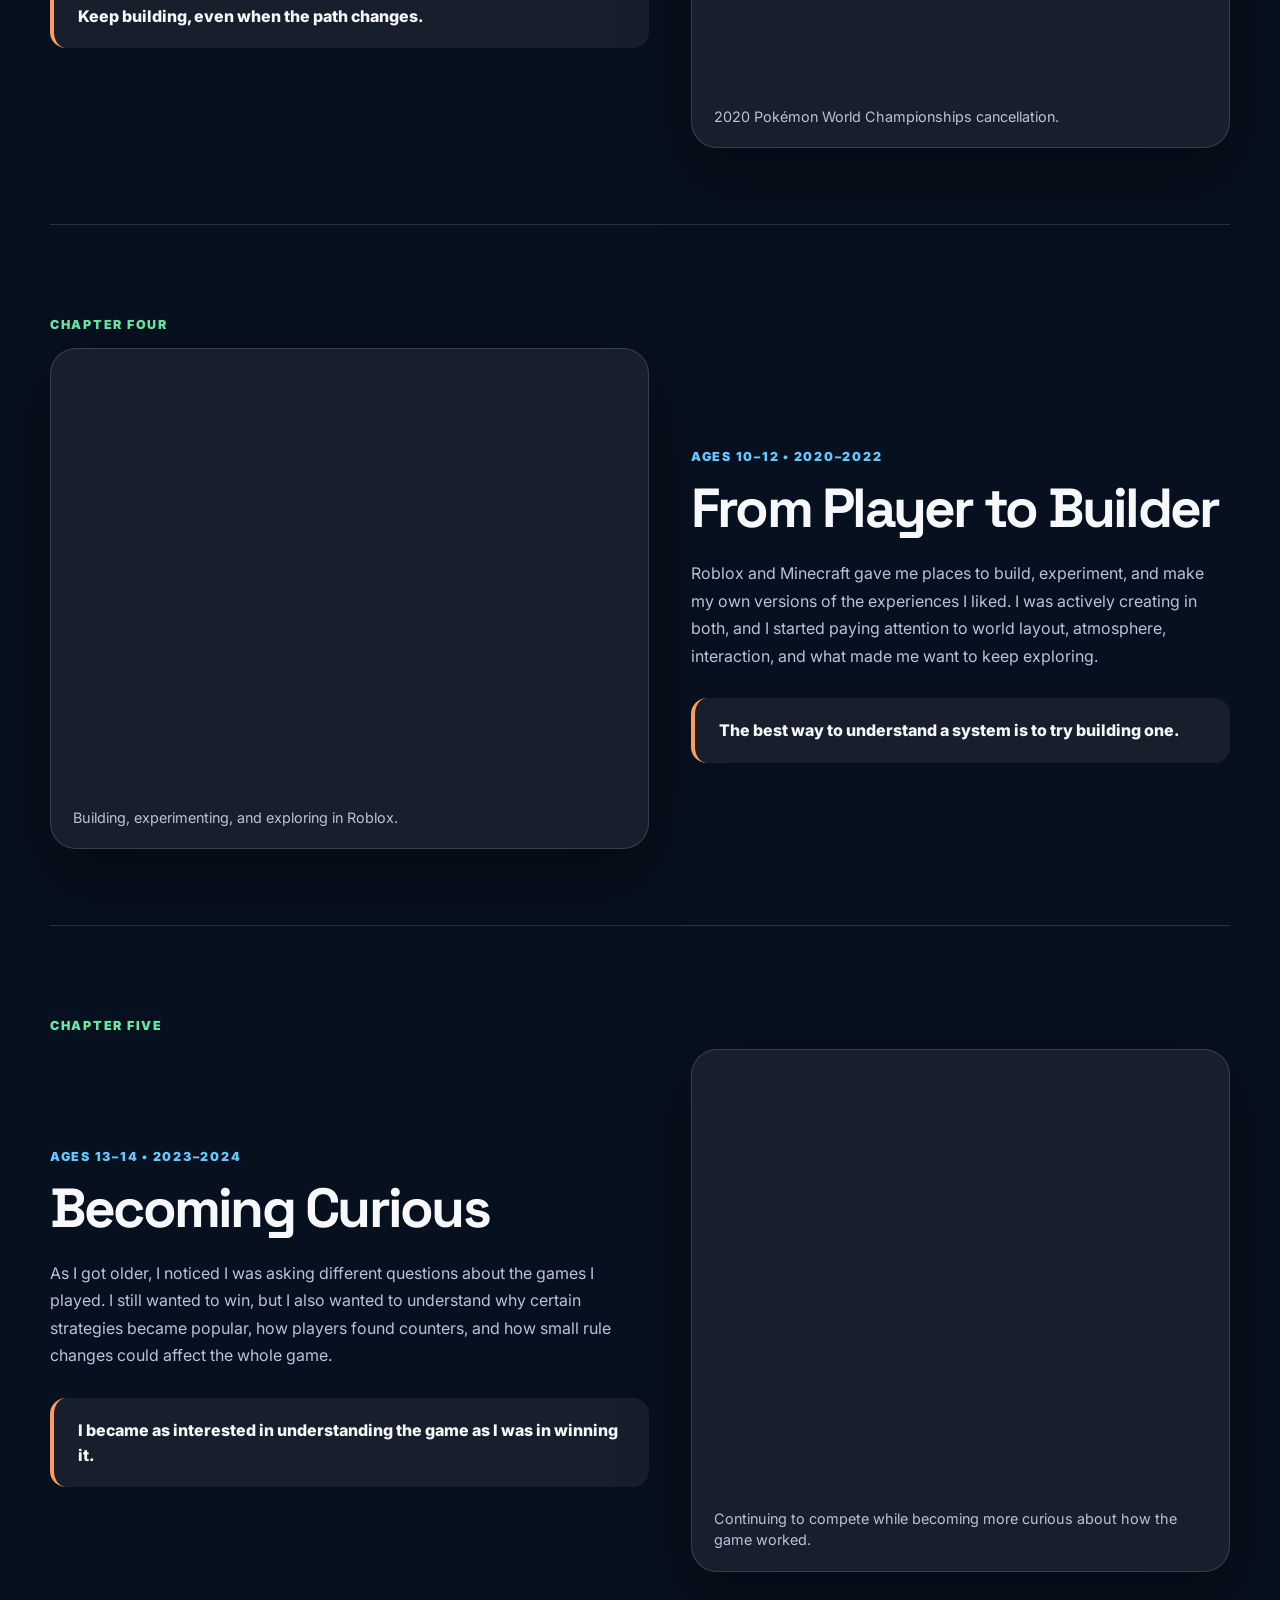
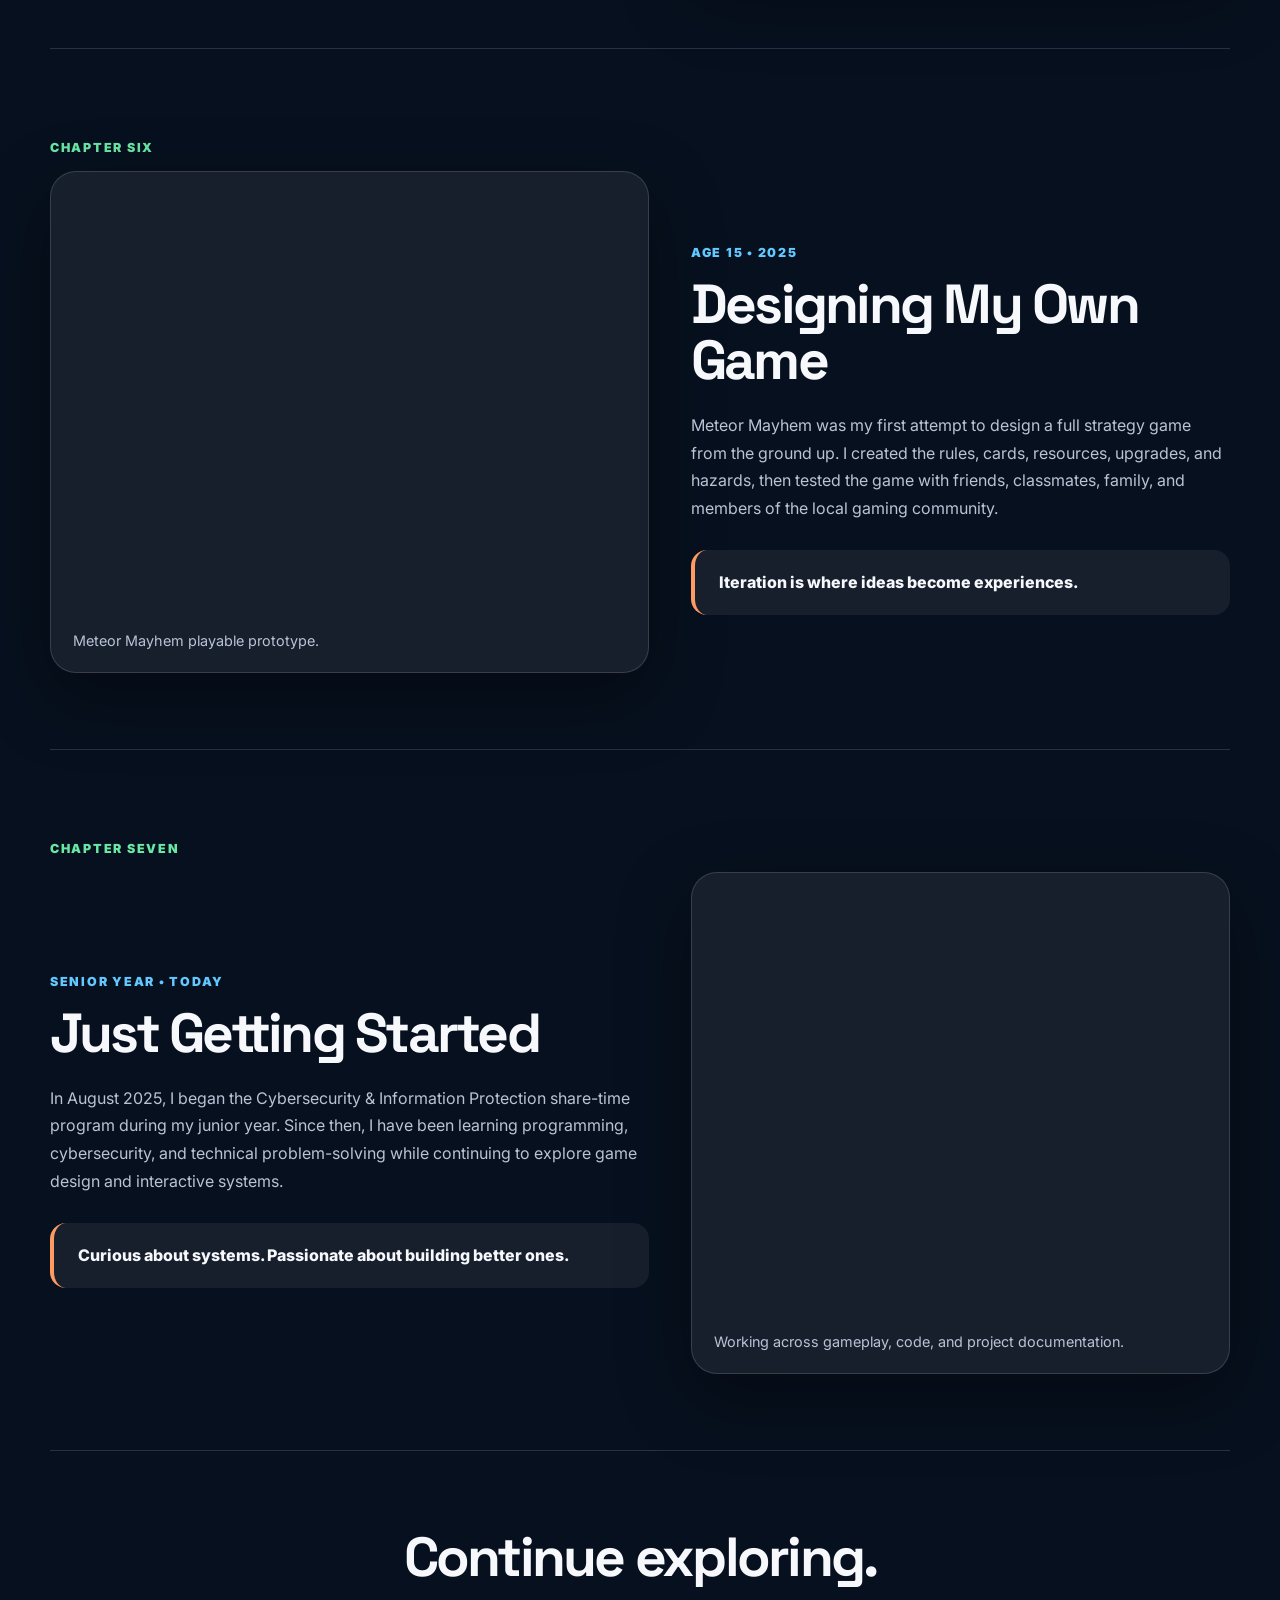
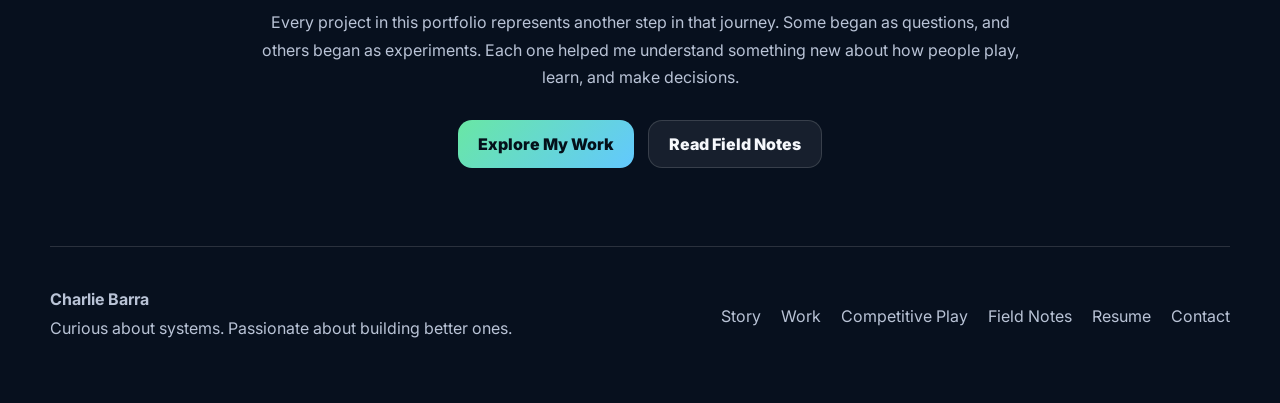
==== commit fff6bade: "Add files via upload" ====
--- a/about.html
+++ b/about.html
@@ -1 +1,13 @@
-<!doctype html><html><head><meta charset="utf-8"><meta http-equiv="refresh" content="0; url=story.html"><title>Redirecting to Story</title></head><body><p>Redirecting to <a href="story.html">story.html</a>...</p></body></html>+<!doctype html>
+<html lang="en">
+<head>
+  <meta charset="utf-8">
+  <meta name="viewport" content="width=device-width, initial-scale=1">
+  <meta http-equiv="refresh" content="0; url=story.html">
+  <link rel="canonical" href="story.html">
+  <title>Redirecting | Charlie Barra</title>
+</head>
+<body>
+  <p>Redirecting to <a href="story.html">story.html</a>…</p>
+</body>
+</html>
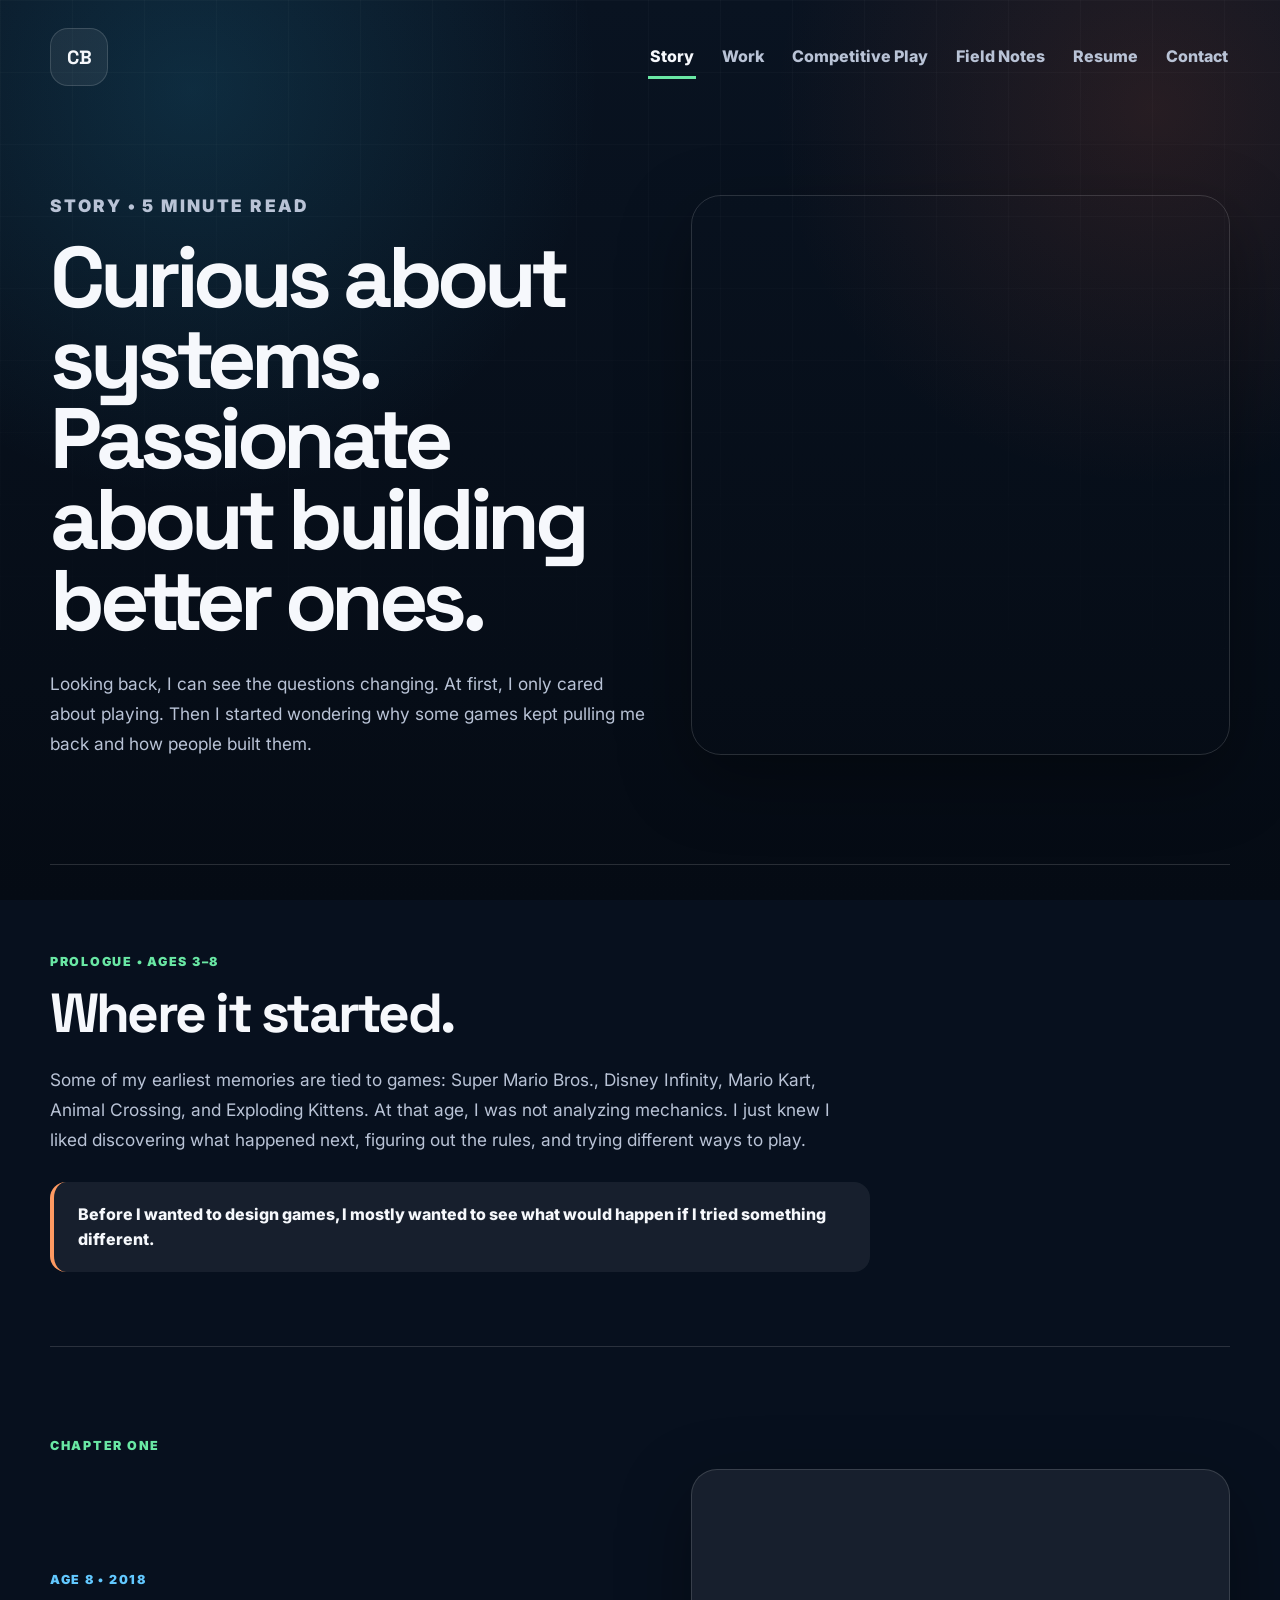
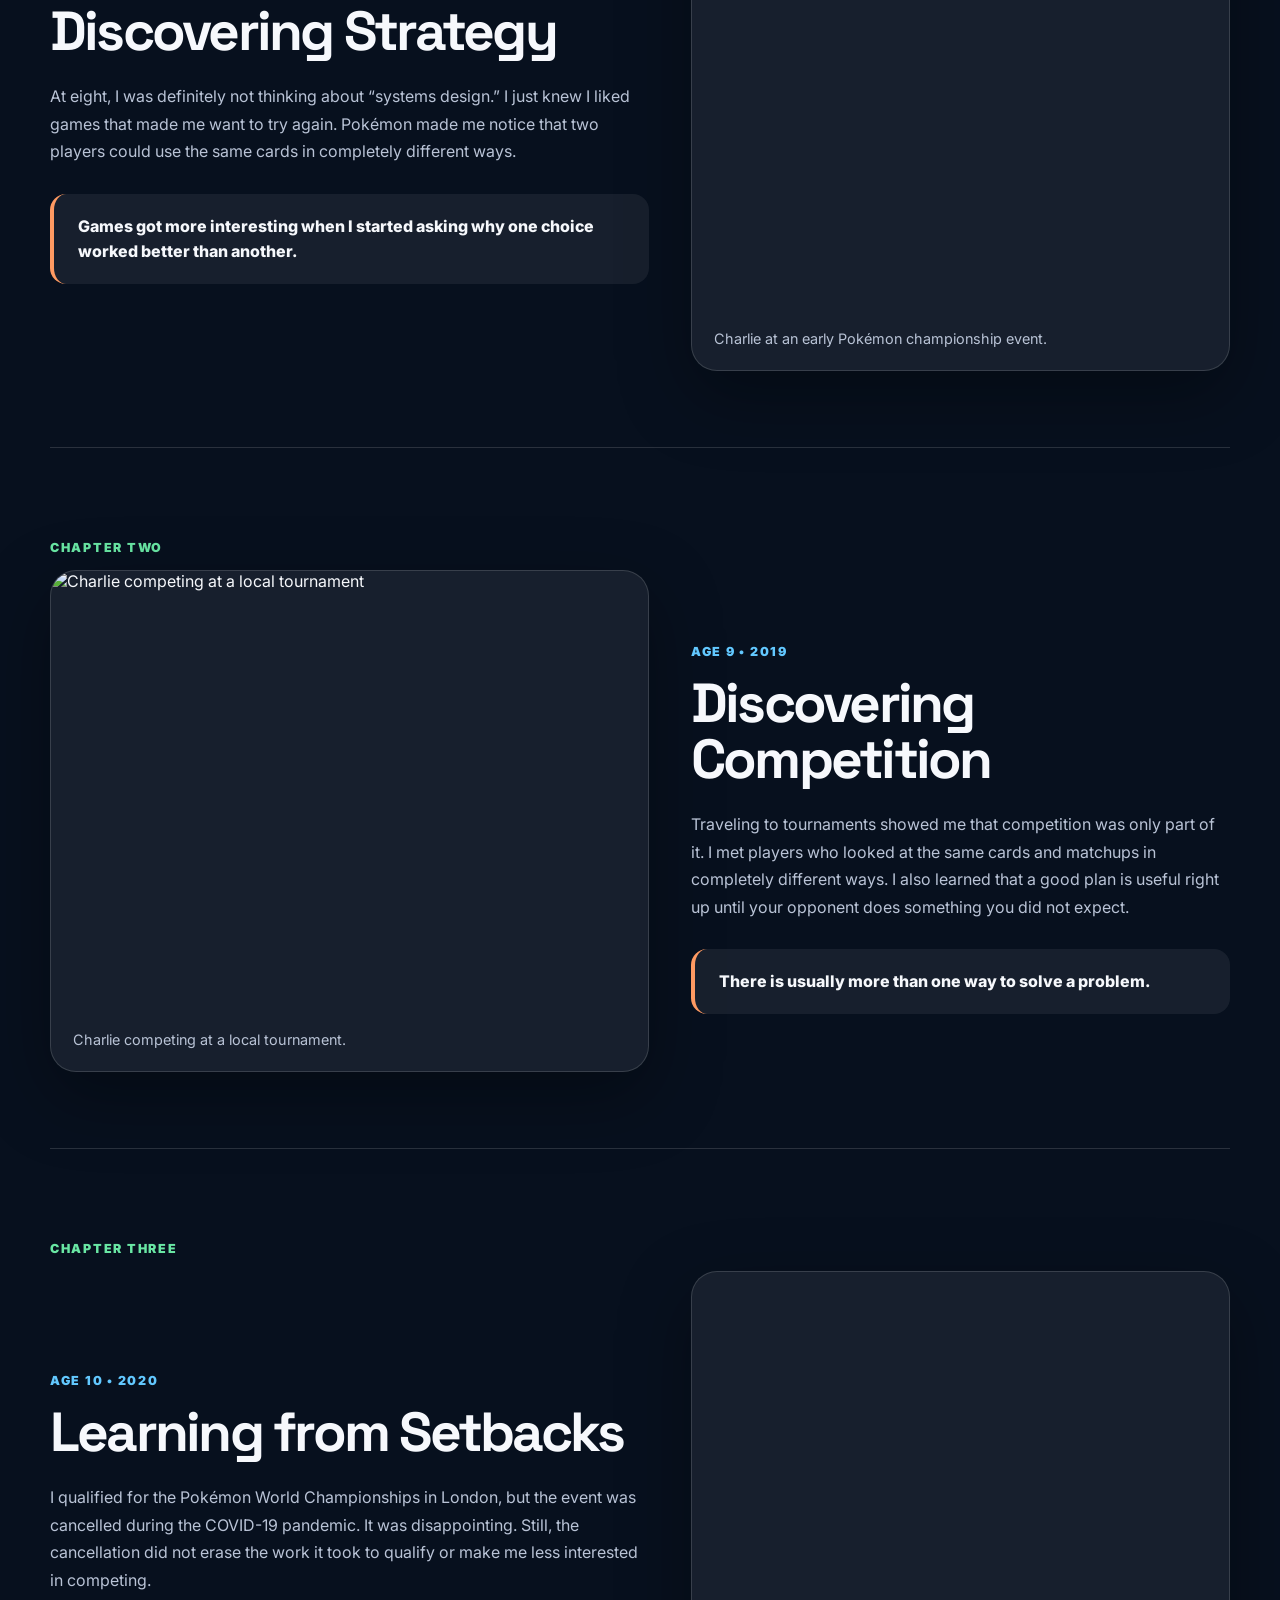
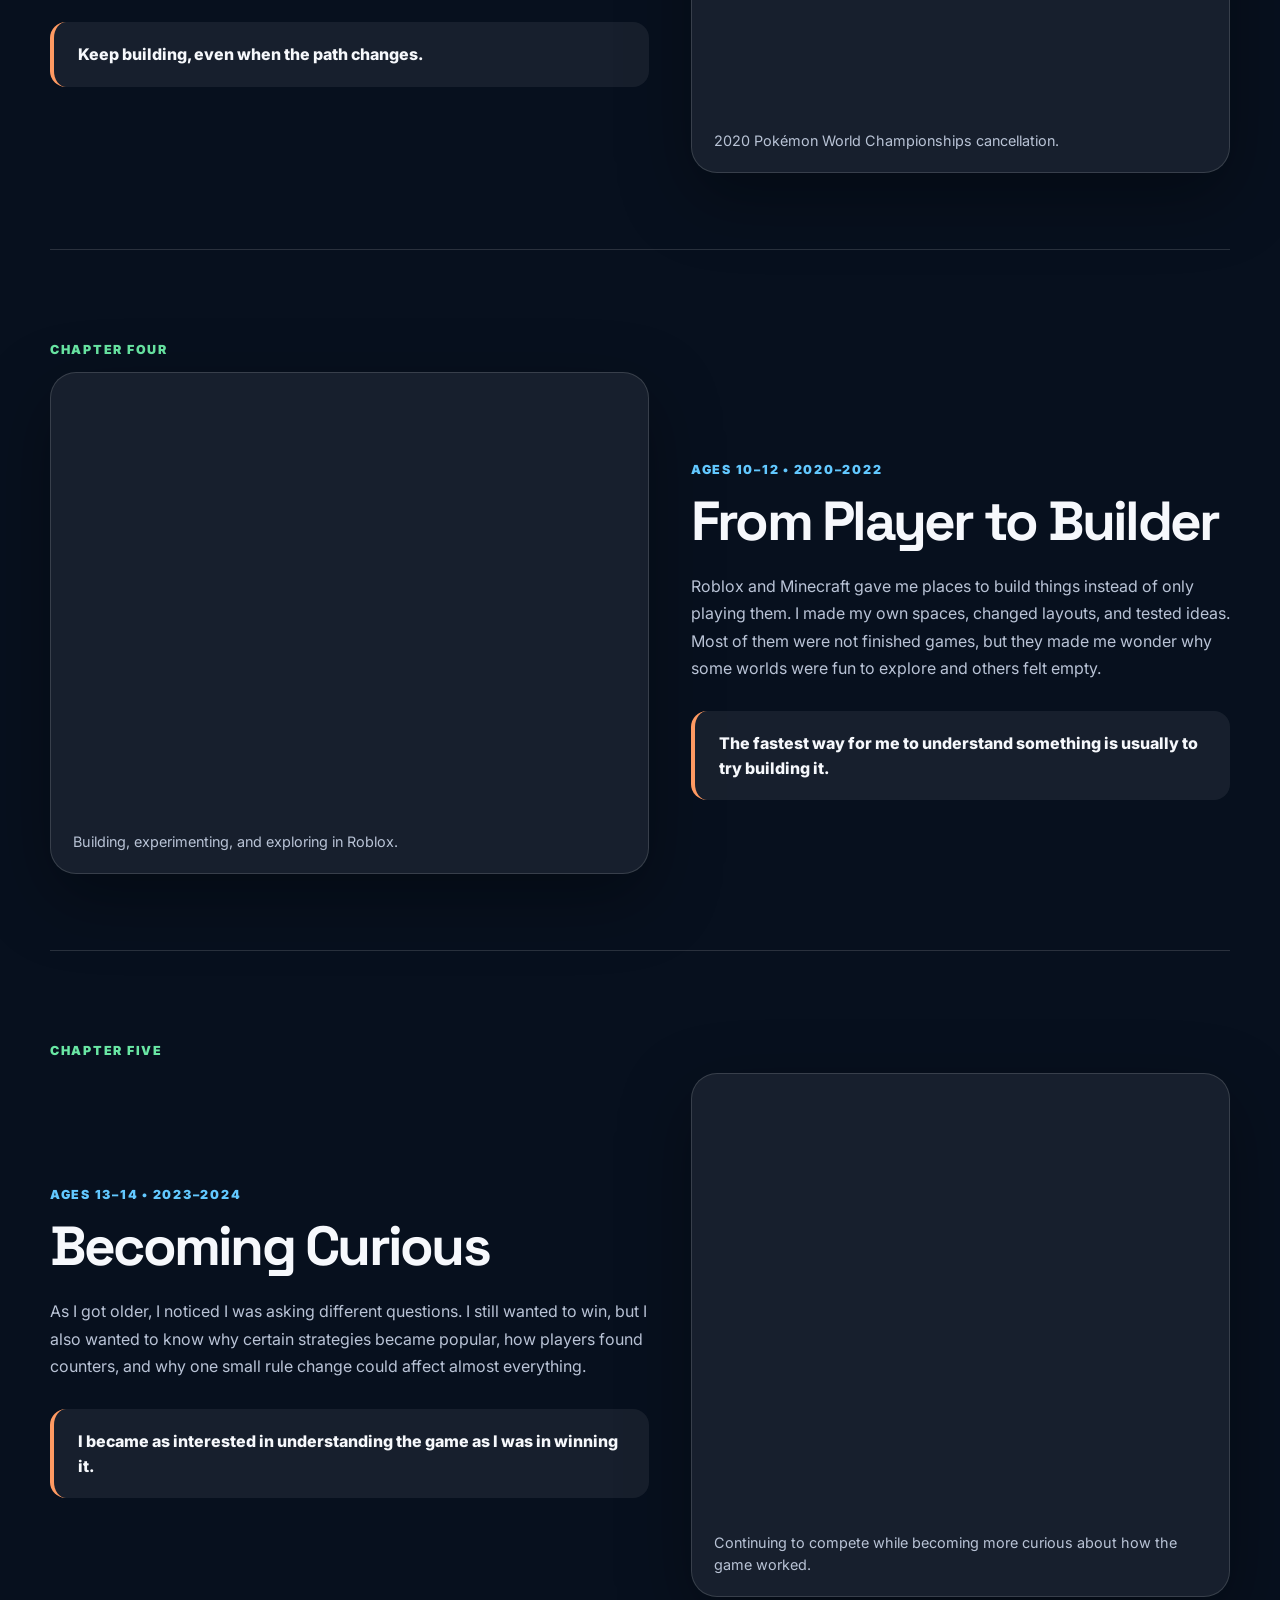
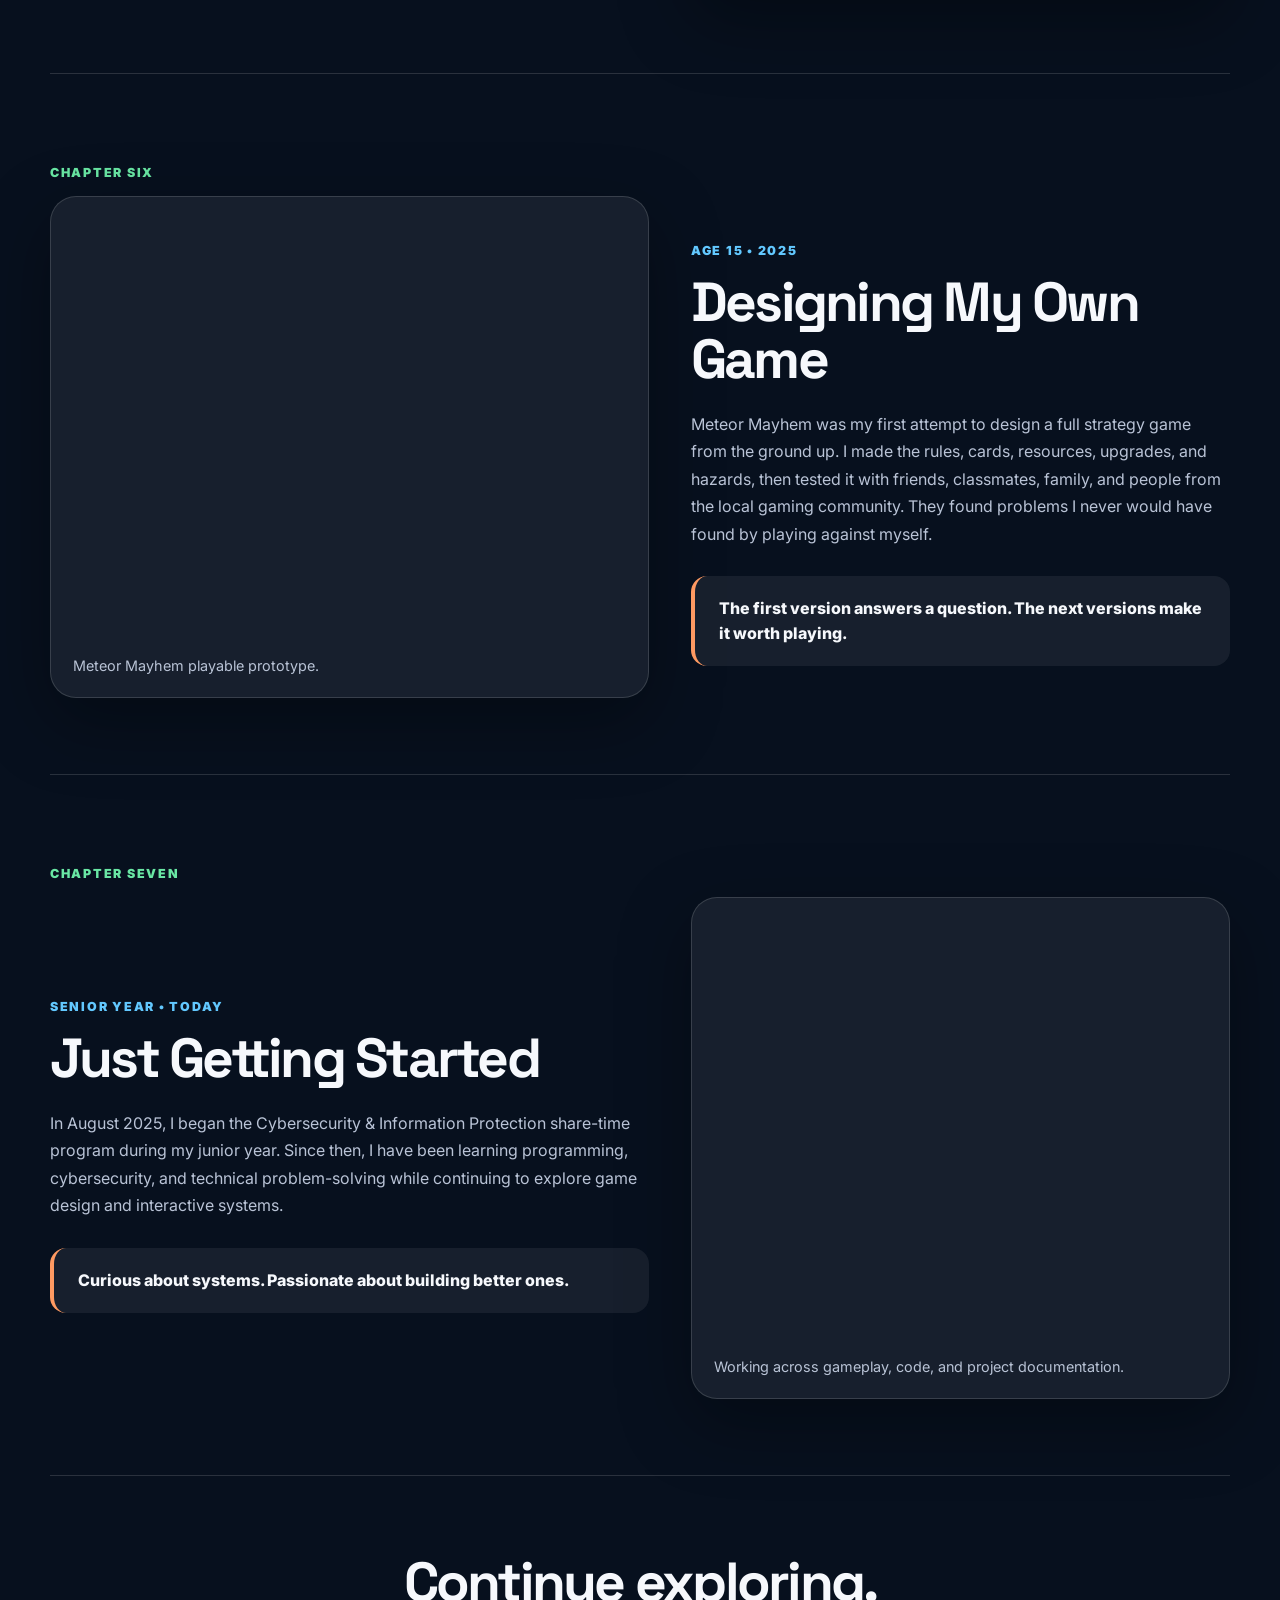
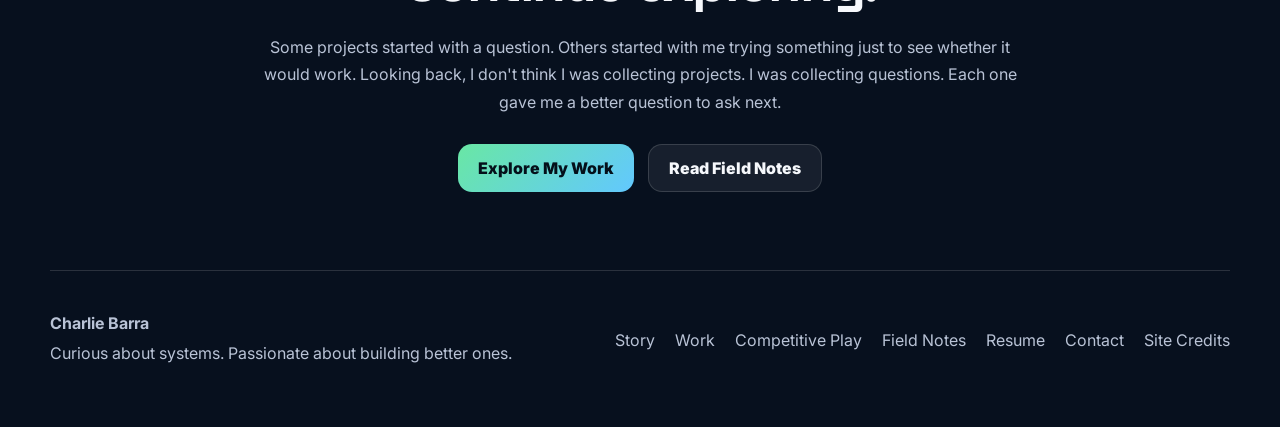
==== commit cebddbb6: "Add files via upload" ====
--- a/about.html
+++ b/about.html
@@ -3,8 +3,9 @@
 <head>
   <meta charset="utf-8">
   <meta name="viewport" content="width=device-width, initial-scale=1">
+  <meta name="robots" content="noindex, follow">
   <meta http-equiv="refresh" content="0; url=story.html">
-  <link rel="canonical" href="story.html">
+  <link rel="canonical" href="https://www.charliebarra.com/story.html">
   <title>Redirecting | Charlie Barra</title>
 </head>
 <body>
